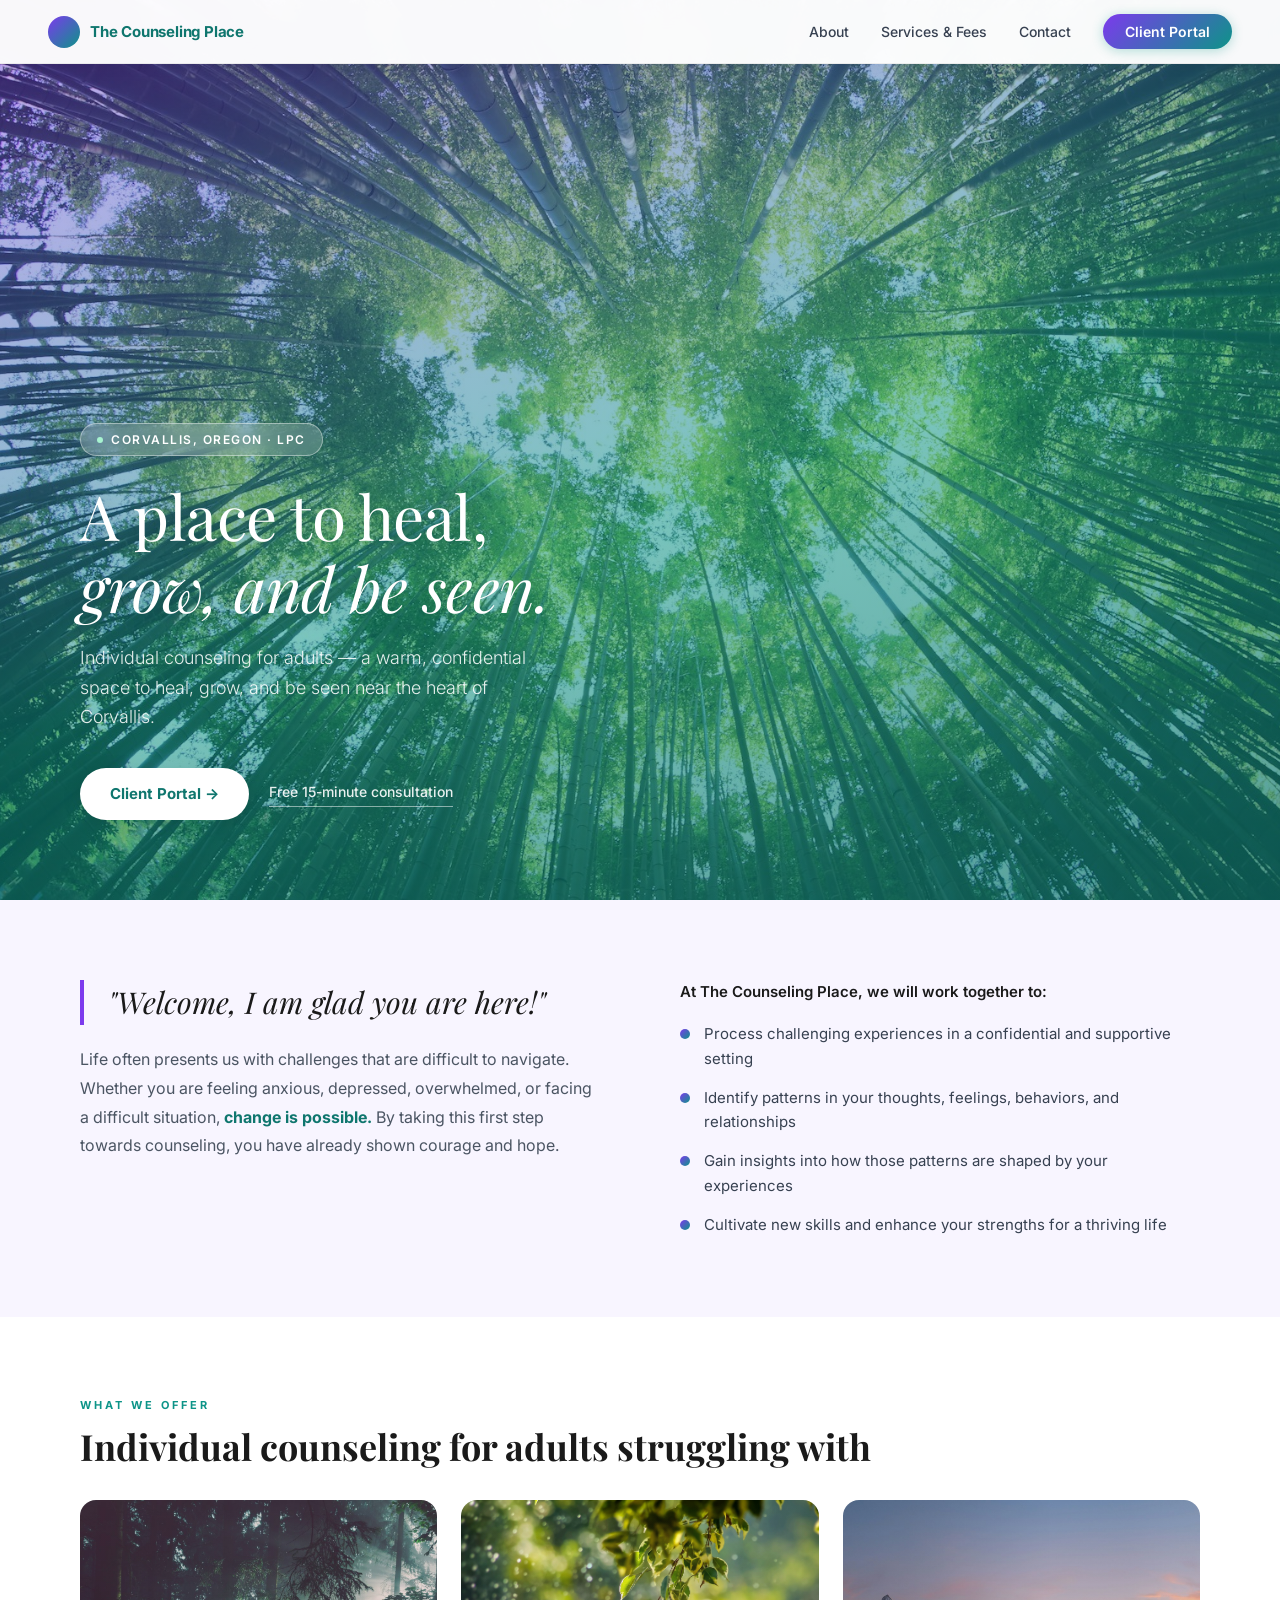
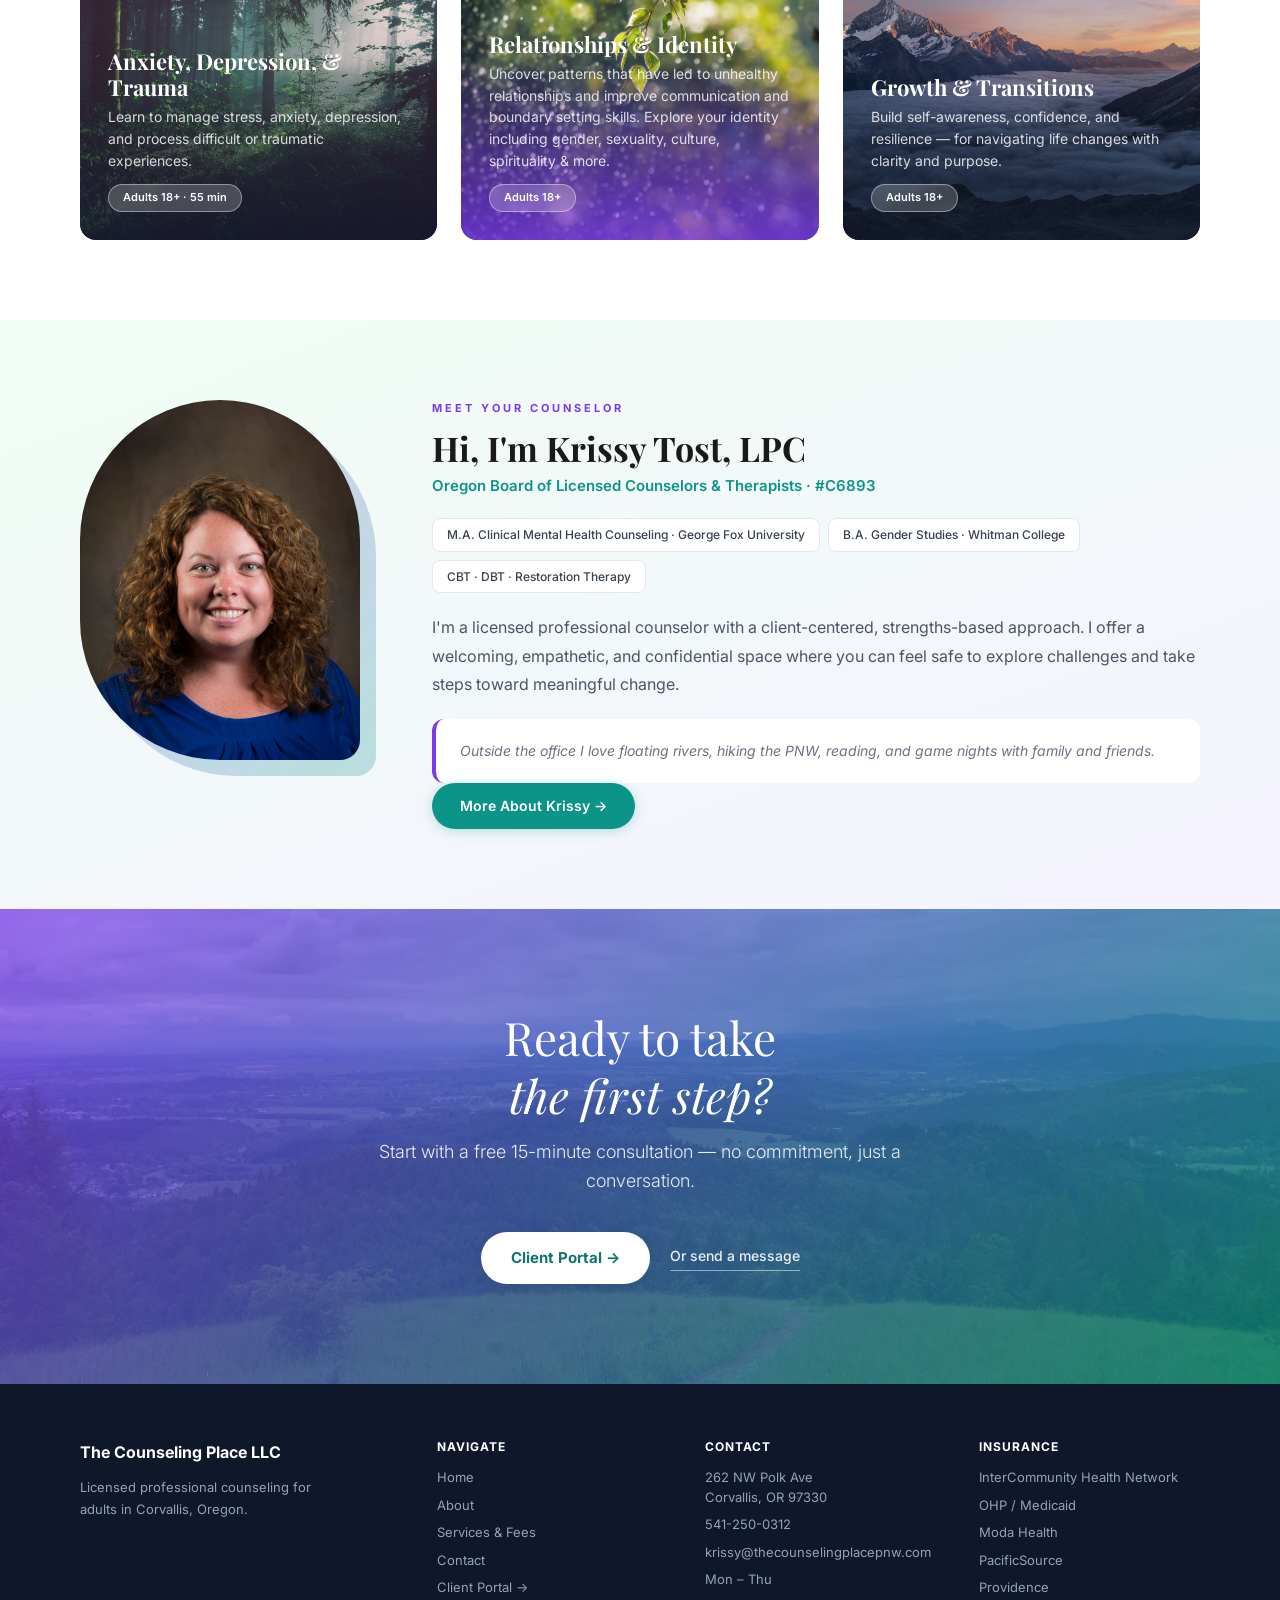
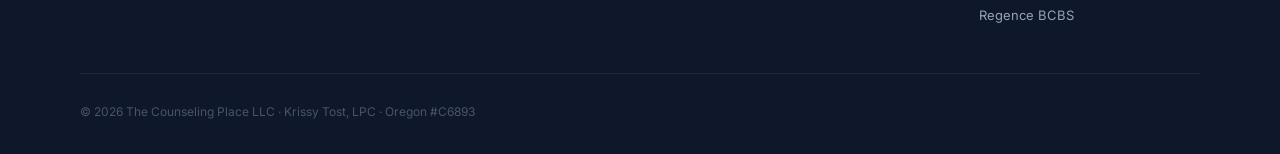
==== index.html @ 5c4737b6 "Update index.html what Krissy works with updated" ====
<!DOCTYPE html>
<html lang="en">
<head>
  <meta charset="UTF-8">
  <meta name="viewport" content="width=device-width, initial-scale=1.0">
  <meta name="description" content="The Counseling Place LLC — individual counseling for adults with Krissy Tost, LPC in Corvallis, Oregon.">
  <title>The Counseling Place LLC — Corvallis, OR</title>
  <link rel="preconnect" href="https://fonts.googleapis.com">
  <link rel="preconnect" href="https://fonts.gstatic.com" crossorigin>
  <link href="https://fonts.googleapis.com/css2?family=Playfair+Display:ital,wght@0,400;0,700;1,400&family=Inter:wght@300;400;500;600;700&display=swap" rel="stylesheet">
  <link rel="stylesheet" href="assets/css/style.css">
</head>
<body>

<!-- NAV -->
<nav class="site-nav">
  <a href="index.html" class="nav-logo">
    <div class="nav-logo-dot"></div>
    <span class="nav-logo-text">The Counseling Place</span>
  </a>
  <button class="nav-toggle" aria-label="Toggle navigation" aria-expanded="false">
    <span></span><span></span><span></span>
  </button>
  <ul class="nav-links">
    <li><a href="about.html">About</a></li>
    <li><a href="services.html">Services &amp; Fees</a></li>
    <li><a href="contact.html">Contact</a></li>
    <li><a href="https://thecounselingplacepnw.clientsecure.me" class="nav-book" target="_blank" rel="noopener">Client Portal</a></li>
  </ul>
</nav>

<div id="banners">
  <div class="status-banner" id="status-banner" hidden></div>
  <div class="notice-banner" id="notice-banner" hidden></div>
</div>

<!-- HERO -->
<section class="hero">
  <div class="hero-bg"></div>
  <div class="hero-overlay"></div>
  <div class="hero-content">
    <div class="hero-tag">
      <span class="hero-tag-dot"></span>
      Corvallis, Oregon &middot; LPC
    </div>
    <h1 class="hero-h1">A place to heal,<br><em>grow, and be seen.</em></h1>
    <p class="hero-sub">Individual counseling for adults — a warm, confidential space to heal, grow, and be seen near the heart of Corvallis.</p>
    <div class="hero-ctas">
      <a href="https://thecounselingplacepnw.clientsecure.me" class="btn-primary" target="_blank" rel="noopener">Client Portal &rarr;</a>
      <a href="contact.html" class="btn-ghost free-consult-cta">Free 15-minute consultation</a>
    </div>
  </div>
</section>

<!-- WELCOME -->
<section class="welcome">
  <div class="welcome-quote">
    <blockquote>"Welcome, I am glad you are here!"</blockquote>
    <p>Life often presents us with challenges that are difficult to navigate. Whether you are feeling anxious, depressed, overwhelmed, or facing a difficult situation, <strong>change is possible.</strong> By taking this first step towards counseling, you have already shown courage and hope.</p>
  </div>
  <div class="welcome-bullets">
    <p>At The Counseling Place, we will work together to:</p>
    <ul>
      <li>
        <span class="bullet-dot"></span>
        Process challenging experiences in a confidential and supportive setting
      </li>
      <li>
        <span class="bullet-dot"></span>
        Identify patterns in your thoughts, feelings, behaviors, and relationships
      </li>
      <li>
        <span class="bullet-dot"></span>
        Gain insights into how those patterns are shaped by your experiences
      </li>
      <li>
        <span class="bullet-dot"></span>
        Cultivate new skills and enhance your strengths for a thriving life
      </li>
    </ul>
  </div>
</section>

<!-- SERVICES -->
<section class="services-section">
  <div class="section-label">What We Offer</div>
  <h2 class="section-title">Individual counseling for adults struggling with</h2>
  <div class="services-grid">
    <div class="service-card">
      <div class="service-card-bg" style="background-image: url('assets/images/about-banner-forest.jpg')"></div>
      <div class="service-card-overlay"></div>
      <div class="service-card-content">
        <h3>Anxiety, Depression, &amp; Trauma</h3>
        <p>Learn to manage stress, anxiety, depression, and process difficult or traumatic experiences.</p>
        <span class="service-card-tag">Adults 18+ &middot; 55 min</span>
      </div>
    </div>
    <div class="service-card">
      <div class="service-card-bg" style="background-image: url('assets/images/cta-banner-river.jpg')"></div>
      <div class="service-card-overlay purple"></div>
      <div class="service-card-content">
        <h3>Relationships &amp; Identity</h3>
        <p>Uncover patterns that have led to unhealthy relationships and improve communication and boundary setting skills. Explore your identity including gender, sexuality, culture, spirituality &amp; more.</p>
        <span class="service-card-tag">Adults 18+</span>
      </div>
    </div>
    <div class="service-card">
      <div class="service-card-bg" style="background-image: url('assets/images/services-banner-mountain.jpg')"></div>
      <div class="service-card-overlay"></div>
      <div class="service-card-content">
        <h3>Growth &amp; Transitions</h3>
        <p>Build self-awareness, confidence, and resilience — for navigating life changes with clarity and purpose.</p>
        <span class="service-card-tag">Adults 18+</span>
      </div>
    </div>
  </div>
</section>


<!-- ABOUT SNIPPET -->
<section class="about-snippet">
  <div class="about-photo-wrap">
    <div class="about-photo-shadow"></div>
    <div class="about-photo" style="background-image: url('assets/images/krissy-headshot.jpg')"></div>
  </div>
  <div class="about-snippet-text">
    <div class="section-label purple">Meet Your Counselor</div>
    <h2>Hi, I'm Krissy Tost, LPC</h2>
    <div class="about-title">Oregon Board of Licensed Counselors &amp; Therapists &middot; #C6893</div>
    <div class="cred-chips">
      <span class="cred-chip">M.A. Clinical Mental Health Counseling &middot; George Fox University</span>
      <span class="cred-chip">B.A. Gender Studies &middot; Whitman College</span>
      <span class="cred-chip">CBT &middot; DBT &middot; Restoration Therapy</span>
    </div>
    <p>I'm a licensed professional counselor with a client-centered, strengths-based approach. I offer a welcoming, empathetic, and confidential space where you can feel safe to explore challenges and take steps toward meaningful change.</p>
    <div class="about-hobbies">
      <p>Outside the office I love floating rivers, hiking the PNW, reading, and game nights with family and friends.</p>
    </div>
    <a href="about.html" class="btn-teal">More About Krissy &rarr;</a>
  </div>
</section>

<!-- BOOK CTA BANNER -->
<section class="cta-banner">
  <div class="cta-banner-bg" style="background-image: url('assets/images/dimple-hill.jpg')"></div>
  <div class="cta-banner-overlay"></div>
  <div class="cta-banner-content">
    <h2>Ready to take<br><em>the first step?</em></h2>
    <p class="new-patient-text">Start with a free 15-minute consultation — no commitment, just a conversation.</p>
    <div class="cta-banner-btns">
      <a href="https://thecounselingplacepnw.clientsecure.me" class="btn-primary" target="_blank" rel="noopener">Client Portal &rarr;</a>
      <a href="contact.html" class="btn-ghost">Or send a message</a>
    </div>
  </div>
</section>

<!-- FOOTER -->
<footer class="site-footer">
  <div class="footer-grid">
    <div class="footer-brand">
      <div class="footer-logo">The Counseling Place LLC</div>
      <p>Licensed professional counseling for adults in Corvallis, Oregon.</p>
    </div>
    <div class="footer-col">
      <h4>Navigate</h4>
      <a href="index.html">Home</a>
      <a href="about.html">About</a>
      <a href="services.html">Services &amp; Fees</a>
      <a href="contact.html">Contact</a>
      <a href="https://thecounselingplacepnw.clientsecure.me" target="_blank" rel="noopener">Client Portal &rarr;</a>
    </div>
    <div class="footer-col">
      <h4>Contact</h4>
      <p>262 NW Polk Ave<br>Corvallis, OR 97330</p>
      <a href="tel:5412500312">541-250-0312</a>
      <a href="mailto:krissy@thecounselingplacepnw.com">krissy@thecounselingplacepnw.com</a>
      <p>Mon – Thu</p>
    </div>
    <div class="footer-col">
      <h4>Insurance</h4>
      <p>InterCommunity Health Network</p>
      <p>OHP / Medicaid</p>
      <p>Moda Health</p>
      <p>PacificSource</p>
      <p>Providence</p>
      <p>Regence BCBS</p>
    </div>
  </div>
  <div class="footer-bottom">
    &copy; 2026 The Counseling Place LLC &middot; Krissy Tost, LPC &middot; Oregon #C6893
  </div>
</footer>

<script src="assets/js/main.js"></script>
</body>
</html>
---- assets/css/style.css ----
/* =============================================
   THE COUNSELING PLACE PNW — SHARED STYLESHEET
   ============================================= */

/* ── DESIGN TOKENS ── */
:root {
  --teal:         #0d9488;
  --teal-dark:    #0f766e;
  --teal-light:   #f0fdf4;
  --purple:       #7c3aed;
  --purple-light: #f5f3ff;
  --gradient:     linear-gradient(135deg, #7c3aed, #0d9488);
  --text:         #1a1a1a;
  --text-muted:   #4b5563;
  --text-faint:   #9ca3af;
  --bg-warm:      #f8f5ff;
  --bg-cream:     #f8f5f2;
  --border:       #e5e7eb;
  --shadow-sm:    0 2px 8px rgba(0,0,0,0.06);
  --shadow-md:    0 4px 20px rgba(0,0,0,0.10);
  --shadow-lg:    0 8px 32px rgba(0,0,0,0.14);
  --radius-sm:    8px;
  --radius-md:    12px;
  --radius-lg:    16px;
}

/* ── BANNERS CONTAINER ── */
#banners {
  position: fixed;
  top: 64px;
  left: 0;
  right: 0;
  z-index: 99;
}

/* ── STATUS BANNER (amber — not accepting new patients) ── */
.status-banner {
  background: #fef3c7;
  border-bottom: 1px solid #f59e0b;
  padding: 10px 24px;
  text-align: center;
  font-family: 'Inter', sans-serif;
  font-size: 14px;
  color: #92400e;
  line-height: 1.5;
}
.status-banner a {
  color: #92400e;
  font-weight: 600;
  text-decoration: underline;
}

/* ── NOTICE BANNER (amber — vacation / office closure) ── */
.notice-banner {
  background: #fef3c7;
  border-bottom: 1px solid #f59e0b;
  padding: 10px 24px;
  text-align: center;
  font-family: 'Inter', sans-serif;
  font-size: 14px;
  color: #92400e;
  line-height: 1.5;
}

/* ── RESET ── */
*, *::before, *::after { margin: 0; padding: 0; box-sizing: border-box; }
html { scroll-behavior: smooth; }
body {
  font-family: 'Inter', system-ui, sans-serif;
  font-size: 16px;
  color: var(--text);
  background: #fff;
  line-height: 1.6;
}
img { display: block; max-width: 100%; height: auto; }
a { color: inherit; text-decoration: none; }
ul { list-style: none; }

/* ── TYPOGRAPHY ── */
h1, h2, h3, h4 {
  font-family: 'Playfair Display', Georgia, serif;
  line-height: 1.2;
}
.section-label {
  font-family: 'Inter', sans-serif;
  font-size: 11px;
  font-weight: 700;
  letter-spacing: 3px;
  text-transform: uppercase;
  color: var(--teal);
  margin-bottom: 10px;
}
.section-label.purple { color: var(--purple); }
.section-title {
  font-size: clamp(26px, 3vw, 36px);
  color: var(--text);
  margin-bottom: 32px;
}

/* ── BUTTONS ── */
.btn-primary {
  display: inline-block;
  background: white;
  color: var(--teal-dark);
  padding: 14px 30px;
  border-radius: 32px;
  font-family: 'Inter', sans-serif;
  font-size: 15px;
  font-weight: 700;
  box-shadow: var(--shadow-md);
  transition: transform 0.2s, box-shadow 0.2s;
  cursor: pointer;
  border: none;
}
.btn-primary:hover { transform: translateY(-2px); box-shadow: var(--shadow-lg); }

.btn-gradient {
  display: inline-block;
  background: var(--gradient);
  color: white;
  padding: 12px 28px;
  border-radius: 32px;
  font-family: 'Inter', sans-serif;
  font-size: 14px;
  font-weight: 700;
  box-shadow: 0 2px 12px rgba(13,148,136,0.3);
  transition: opacity 0.2s, transform 0.2s;
  cursor: pointer;
  border: none;
}
.btn-gradient:hover { opacity: 0.92; transform: translateY(-1px); }

.btn-teal {
  display: inline-block;
  background: var(--teal);
  color: white;
  padding: 12px 28px;
  border-radius: 24px;
  font-family: 'Inter', sans-serif;
  font-size: 14px;
  font-weight: 600;
  box-shadow: 0 2px 12px rgba(13,148,136,0.25);
  transition: background 0.2s, transform 0.2s;
}
.btn-teal:hover { background: var(--teal-dark); transform: translateY(-1px); }

.btn-ghost {
  display: inline-block;
  color: rgba(255,255,255,0.9);
  font-family: 'Inter', sans-serif;
  font-size: 14px;
  font-weight: 500;
  border-bottom: 1.5px solid rgba(255,255,255,0.5);
  padding-bottom: 2px;
  transition: border-color 0.2s, color 0.2s;
}
.btn-ghost:hover { color: white; border-color: white; }

.btn-outline-teal {
  display: inline-block;
  border: 2px solid var(--teal);
  color: var(--teal);
  padding: 10px 24px;
  border-radius: 24px;
  font-family: 'Inter', sans-serif;
  font-size: 14px;
  font-weight: 700;
  transition: background 0.2s, color 0.2s;
}
.btn-outline-teal:hover { background: var(--teal); color: white; }

/* ── FOCUS VISIBLE (keyboard navigation / WCAG 2.4.7) ── */
.btn-primary:focus-visible,
.btn-gradient:focus-visible,
.btn-teal:focus-visible,
.btn-outline-teal:focus-visible {
  outline: 3px solid var(--teal);
  outline-offset: 3px;
}
.btn-ghost:focus-visible {
  outline: 3px solid white;
  outline-offset: 3px;
}
.form-submit:focus-visible {
  outline: 3px solid var(--teal-dark);
  outline-offset: 3px;
}
.nav-toggle:focus-visible {
  outline: 3px solid var(--teal);
  outline-offset: 3px;
  border-radius: 4px;
}
.nav-links .nav-book:focus-visible {
  outline: 3px solid white;
  outline-offset: 3px;
}

/* ── NAVIGATION ── */
.site-nav {
  position: fixed;
  top: 0; left: 0; right: 0;
  z-index: 100;
  display: flex;
  align-items: center;
  justify-content: space-between;
  padding: 0 48px;
  height: 64px;
  background: rgba(255,255,255,0.97);
  backdrop-filter: blur(12px);
  border-bottom: 1px solid rgba(0,0,0,0.06);
  box-shadow: 0 1px 16px rgba(0,0,0,0.06);
}

.nav-logo {
  display: flex;
  align-items: center;
  gap: 10px;
}
.nav-logo-dot {
  width: 32px;
  height: 32px;
  border-radius: 50%;
  background: var(--gradient);
  flex-shrink: 0;
}
.nav-logo-text {
  font-family: 'Inter', sans-serif;
  font-size: 15px;
  font-weight: 700;
  color: var(--teal-dark);
  letter-spacing: -0.2px;
}

.nav-links {
  display: flex;
  align-items: center;
  gap: 32px;
}
.nav-links a {
  font-family: 'Inter', sans-serif;
  font-size: 14px;
  font-weight: 500;
  color: #374151;
  transition: color 0.2s;
}
.nav-links a:hover,
.nav-links a.active { color: var(--teal); }
.nav-links .nav-book {
  background: var(--gradient);
  color: white;
  padding: 9px 22px;
  border-radius: 24px;
  font-weight: 600;
  box-shadow: 0 2px 12px rgba(13,148,136,0.3);
  transition: opacity 0.2s, transform 0.2s;
}
.nav-links .nav-book:hover { opacity: 0.92; transform: translateY(-1px); }

.nav-toggle {
  display: none;
  flex-direction: column;
  gap: 5px;
  cursor: pointer;
  padding: 4px;
  background: none;
  border: none;
}
.nav-toggle span {
  display: block;
  width: 24px;
  height: 2px;
  background: var(--text);
  border-radius: 2px;
  transition: all 0.3s;
}

.nav-links.open {
  display: flex;
  flex-direction: column;
  position: absolute;
  top: 64px;
  left: 0; right: 0;
  background: white;
  padding: 16px 24px 24px;
  gap: 16px;
  border-bottom: 1px solid var(--border);
  box-shadow: var(--shadow-md);
}

/* ── PAGE BANNER ── */
.page-banner {
  position: relative;
  padding: 120px 80px 80px;
  overflow: hidden;
}
.page-banner-bg {
  position: absolute;
  inset: 0;
  background-size: cover;
  background-position: center;
}
.page-banner-overlay {
  position: absolute;
  inset: 0;
  background: linear-gradient(160deg, rgba(124,58,237,0.6) 0%, rgba(13,148,136,0.65) 100%);
}
.page-banner-content {
  position: relative;
  z-index: 2;
  max-width: 640px;
}
.page-banner .eyebrow {
  font-family: 'Inter', sans-serif;
  font-size: 11px;
  font-weight: 700;
  letter-spacing: 3px;
  text-transform: uppercase;
  color: rgba(255,255,255,0.75);
  margin-bottom: 10px;
}
.page-banner h1 {
  font-family: 'Playfair Display', serif;
  font-size: clamp(32px, 4.5vw, 48px);
  font-weight: 400;
  color: white;
  line-height: 1.2;
}
.page-banner .banner-sub {
  margin-top: 14px;
  font-size: 17px;
  color: rgba(255,255,255,0.85);
  font-weight: 300;
  line-height: 1.65;
}

/* ── CREDENTIAL CHIPS ── */
.cred-chips {
  display: flex;
  gap: 8px;
  flex-wrap: wrap;
  margin-bottom: 20px;
}
.cred-chip {
  background: white;
  border: 1px solid var(--border);
  border-radius: var(--radius-sm);
  padding: 6px 14px;
  font-family: 'Inter', sans-serif;
  font-size: 12px;
  color: #374151;
  font-weight: 500;
}

/* ── FOOTER ── */
.site-footer {
  background: #0f172a;
  color: #94a3b8;
  padding: 56px 80px 32px;
}
.footer-grid {
  display: grid;
  grid-template-columns: 1.4fr 1fr 1fr 1fr;
  gap: 48px;
  padding-bottom: 40px;
  border-bottom: 1px solid #1e293b;
}
.footer-brand .footer-logo {
  font-family: 'Inter', sans-serif;
  font-size: 16px;
  font-weight: 700;
  color: white;
  margin-bottom: 10px;
}
.footer-brand p {
  font-size: 13px;
  line-height: 1.7;
  max-width: 240px;
}
.footer-col h4 {
  font-family: 'Inter', sans-serif;
  font-size: 12px;
  font-weight: 700;
  letter-spacing: 1px;
  text-transform: uppercase;
  color: white;
  margin-bottom: 14px;
}
.footer-col a,
.footer-col p {
  display: block;
  font-size: 13px;
  color: #94a3b8;
  margin-bottom: 8px;
  line-height: 1.5;
  transition: color 0.2s;
}
.footer-col a:hover { color: #2dd4bf; }
.footer-bottom {
  margin-top: 28px;
  font-size: 12px;
  color: #475569;
}

/* ── UTILITY ── */
.visually-hidden {
  position: absolute;
  width: 1px;
  height: 1px;
  padding: 0;
  margin: -1px;
  overflow: hidden;
  clip-path: inset(50%);
  white-space: nowrap;
  border: 0;
}

/* =============================================
   HOME PAGE STYLES
   ============================================= */

.hero {
  position: relative;
  height: 100vh;
  min-height: 600px;
  display: flex;
  align-items: flex-end;
  overflow: hidden;
}
.hero-bg {
  position: absolute;
  inset: 0;
  background: url('../images/hero-pnw-trees.jpg') center/cover no-repeat;
}
.hero-overlay {
  position: absolute;
  inset: 0;
  background: linear-gradient(
    160deg,
    rgba(124,58,237,0.45) 0%,
    rgba(13,148,136,0.55) 55%,
    rgba(15,118,110,0.7) 100%
  );
}
.hero-content {
  position: relative;
  z-index: 2;
  padding: 0 80px 80px;
  max-width: 680px;
}
.hero-tag {
  display: inline-flex;
  align-items: center;
  gap: 8px;
  background: rgba(255,255,255,0.18);
  border: 1px solid rgba(255,255,255,0.4);
  backdrop-filter: blur(8px);
  color: white;
  padding: 6px 16px;
  border-radius: 24px;
  font-family: 'Inter', sans-serif;
  font-size: 12px;
  font-weight: 600;
  letter-spacing: 1.5px;
  text-transform: uppercase;
  margin-bottom: 24px;
}
.hero-tag-dot {
  width: 6px;
  height: 6px;
  border-radius: 50%;
  background: #a7f3d0;
  display: inline-block;
}
.hero-h1 {
  font-size: clamp(36px, 5vw, 62px);
  font-weight: 400;
  color: white;
  line-height: 1.15;
  letter-spacing: -0.5px;
  margin-bottom: 20px;
  text-shadow: 0 2px 20px rgba(0,0,0,0.15);
}
.hero-sub {
  font-size: 18px;
  color: rgba(255,255,255,0.88);
  font-weight: 300;
  line-height: 1.65;
  margin-bottom: 36px;
  max-width: 480px;
}
.hero-ctas {
  display: flex;
  gap: 20px;
  align-items: center;
  flex-wrap: wrap;
}

.welcome {
  padding: 80px;
  background: var(--bg-warm);
  display: grid;
  grid-template-columns: 1fr 1fr;
  gap: 80px;
  align-items: start;
}
.welcome-quote blockquote {
  font-family: 'Playfair Display', serif;
  font-size: clamp(22px, 2.5vw, 30px);
  font-style: italic;
  color: var(--text);
  line-height: 1.5;
  border-left: 4px solid var(--purple);
  padding-left: 24px;
  margin-bottom: 20px;
}
.welcome-quote p {
  font-size: 16px;
  color: var(--text-muted);
  line-height: 1.8;
}
.welcome-quote strong { color: var(--teal-dark); }
.welcome-bullets p {
  font-family: 'Inter', sans-serif;
  font-size: 15px;
  font-weight: 600;
  color: var(--text);
  margin-bottom: 18px;
}
.welcome-bullets ul {
  display: flex;
  flex-direction: column;
  gap: 14px;
}
.welcome-bullets li {
  display: flex;
  gap: 14px;
  align-items: flex-start;
  font-size: 15px;
  color: #374151;
  line-height: 1.65;
}
.bullet-dot {
  width: 10px;
  height: 10px;
  border-radius: 50%;
  background: var(--gradient);
  flex-shrink: 0;
  margin-top: 7px;
}

.services-section {
  padding: 80px;
  background: white;
}
.services-grid {
  display: grid;
  grid-template-columns: repeat(3, 1fr);
  gap: 24px;
}
.service-card {
  border-radius: var(--radius-lg);
  overflow: hidden;
  position: relative;
  min-height: 340px;
  display: flex;
  flex-direction: column;
  justify-content: flex-end;
}
.service-card-bg {
  position: absolute;
  inset: 0;
  background-size: cover;
  background-position: center;
  transition: transform 0.5s ease;
}
.service-card:hover .service-card-bg { transform: scale(1.04); }
.service-card-overlay {
  position: absolute;
  inset: 0;
  background: linear-gradient(
    to top,
    rgba(15,23,42,0.82) 0%,
    rgba(15,23,42,0.15) 55%,
    transparent 100%
  );
}
.service-card-overlay.purple {
  background: linear-gradient(
    to top,
    rgba(124,58,237,0.82) 0%,
    rgba(124,58,237,0.1) 55%,
    transparent 100%
  );
}
.service-card-content {
  position: relative;
  z-index: 2;
  padding: 28px;
}
.service-card h3 {
  color: white;
  font-size: 22px;
  font-weight: 700;
  margin-bottom: 6px;
}
.service-card p {
  color: rgba(255,255,255,0.82);
  font-size: 14px;
  line-height: 1.55;
  margin-bottom: 12px;
}
.service-card-tag {
  display: inline-block;
  background: rgba(255,255,255,0.2);
  border: 1px solid rgba(255,255,255,0.4);
  color: white;
  border-radius: 20px;
  padding: 4px 14px;
  font-family: 'Inter', sans-serif;
  font-size: 11px;
  font-weight: 600;
  backdrop-filter: blur(4px);
}

.specialty-section {
  padding: 72px 80px;
  background: var(--bg-warm);
}
.specialty-grid {
  display: grid;
  grid-template-columns: repeat(4, 1fr);
  gap: 12px;
  margin-top: 8px;
}
.specialty-chip {
  background: white;
  border-radius: var(--radius-md);
  padding: 16px 20px;
  font-family: 'Inter', sans-serif;
  font-size: 14px;
  color: #374151;
  line-height: 1.5;
  box-shadow: var(--shadow-sm);
}
.specialty-chip.teal { border-left: 3px solid var(--teal); }
.specialty-chip.purple { border-left: 3px solid var(--purple); }
.specialty-note {
  margin-top: 16px;
  font-size: 13px;
  color: var(--text-faint);
  font-style: italic;
}

.about-snippet {
  padding: 80px;
  background: linear-gradient(160deg, var(--teal-light) 0%, var(--purple-light) 100%);
  display: grid;
  grid-template-columns: auto 1fr;
  gap: 72px;
  align-items: start;
}
.about-photo-wrap { position: relative; flex-shrink: 0; }
.about-photo {
  width: 280px;
  height: 360px;
  border-radius: 140px 140px 20px 140px;
  background-size: cover;
  background-position: center top;
  position: relative;
  z-index: 2;
}
.about-photo-shadow {
  position: absolute;
  top: 16px;
  left: 16px;
  width: 280px;
  height: 360px;
  border-radius: 140px 140px 20px 140px;
  background: linear-gradient(135deg, rgba(124,58,237,0.25), rgba(13,148,136,0.25));
  z-index: 1;
}
.about-snippet-text h2 {
  font-size: clamp(26px, 3vw, 34px);
  margin-bottom: 6px;
}
.about-snippet-text .about-title {
  font-family: 'Inter', sans-serif;
  font-size: 15px;
  color: var(--teal);
  font-weight: 600;
  margin-bottom: 20px;
}
.about-snippet-text p {
  font-size: 16px;
  color: var(--text-muted);
  line-height: 1.8;
  margin-bottom: 14px;
}
.about-hobbies {
  margin-top: 20px;
  padding: 20px 24px;
  background: white;
  border-radius: var(--radius-md);
  border-left: 4px solid var(--purple);
}
.about-hobbies p {
  font-size: 14px;
  color: #6b7280;
  line-height: 1.7;
  font-style: italic;
  margin-bottom: 0;
}

.cta-banner {
  position: relative;
  padding: 100px 80px;
  display: flex;
  align-items: center;
  justify-content: center;
  text-align: center;
  overflow: hidden;
}
.cta-banner-bg {
  position: absolute;
  inset: 0;
  background-size: cover;
  background-position: center;
}
.cta-banner-overlay {
  position: absolute;
  inset: 0;
  background: linear-gradient(135deg, rgba(124,58,237,0.72) 0%, rgba(13,148,136,0.72) 100%);
}
.cta-banner-content {
  position: relative;
  z-index: 2;
  max-width: 580px;
}
.cta-banner h2 {
  font-size: clamp(32px, 4vw, 46px);
  color: white;
  font-weight: 400;
  line-height: 1.25;
  margin-bottom: 14px;
}
.cta-banner p {
  color: rgba(255,255,255,0.88);
  font-size: 18px;
  margin-bottom: 36px;
  font-weight: 300;
  line-height: 1.6;
}
.cta-banner-btns {
  display: flex;
  gap: 20px;
  justify-content: center;
  align-items: center;
  flex-wrap: wrap;
}

/* =============================================
   ABOUT PAGE STYLES
   ============================================= */

.about-bio-section {
  padding: 80px;
  background: linear-gradient(160deg, var(--teal-light) 0%, var(--purple-light) 100%);
  display: grid;
  grid-template-columns: auto 1fr;
  gap: 72px;
  align-items: start;
}
.bio-text h2 {
  font-size: clamp(28px, 3.5vw, 40px);
  margin-bottom: 6px;
}
.bio-text .bio-title {
  font-family: 'Inter', sans-serif;
  font-size: 15px;
  color: var(--teal);
  font-weight: 600;
  margin-bottom: 20px;
}
.bio-text p {
  font-size: 16px;
  color: var(--text-muted);
  line-height: 1.8;
  margin-bottom: 16px;
}
.bio-text .btn-teal { margin-top: 20px; }

.approach-section {
  padding: 80px;
  background: white;
}
.approach-grid {
  display: grid;
  grid-template-columns: repeat(3, 1fr);
  gap: 20px;
  margin-top: 8px;
}
.approach-card {
  border-radius: var(--radius-md);
  padding: 28px;
  background: #fafafa;
  border-top: 3px solid;
}
.approach-card.teal { border-top-color: var(--teal); }
.approach-card.purple { border-top-color: var(--purple); }
.approach-card.cta-card {
  border-top-color: var(--border);
  background: var(--purple-light);
}
.approach-card h3 {
  font-family: 'Inter', sans-serif;
  font-size: 15px;
  font-weight: 700;
  margin-bottom: 10px;
}
.approach-card.teal h3 { color: var(--teal-dark); }
.approach-card.purple h3 { color: var(--purple); }
.approach-card.cta-card h3 { color: var(--text); }
.approach-card p {
  font-size: 14px;
  color: var(--text-muted);
  line-height: 1.65;
}
.approach-card.cta-card .btn-gradient { margin-top: 12px; display: inline-block; }

/* =============================================
   SERVICES & FEES PAGE STYLES
   ============================================= */

.services-page-section {
  padding: 80px;
  background: white;
}
.philosophy-box {
  max-width: 660px;
  padding: 24px 28px;
  background: var(--teal-light);
  border-radius: var(--radius-md);
  border-left: 4px solid var(--teal);
  margin-bottom: 48px;
  font-size: 16px;
  color: #374151;
  line-height: 1.75;
  font-style: italic;
}
.svc-cards-grid {
  display: grid;
  grid-template-columns: repeat(3, 1fr);
  gap: 24px;
}
.svc-card {
  border-radius: var(--radius-lg);
  overflow: hidden;
  border: 1px solid var(--border);
  background: white;
  box-shadow: var(--shadow-sm);
}
.svc-card-header {
  padding: 24px 24px 20px;
  background: linear-gradient(135deg, var(--purple-light), var(--teal-light));
  border-bottom: 1px solid var(--border);
}
.svc-card-header h3 {
  font-family: 'Inter', sans-serif;
  font-size: 20px;
  font-weight: 700;
  margin-bottom: 4px;
}
.svc-card-header .svc-sub {
  font-family: 'Inter', sans-serif;
  font-size: 13px;
  color: var(--text-muted);
}
.svc-card-body {
  padding: 20px 24px;
}
.svc-card-body ul {
  display: flex;
  flex-direction: column;
  gap: 10px;
}
.svc-card-body li {
  display: flex;
  gap: 10px;
  align-items: flex-start;
  font-family: 'Inter', sans-serif;
  font-size: 14px;
  color: #374151;
  line-height: 1.55;
}
.svc-card-body li::before {
  content: '•';
  color: var(--teal);
  font-weight: 700;
  flex-shrink: 0;
  margin-top: 1px;
}

.fees-section {
  padding: 72px 80px;
  background: var(--bg-warm);
}
.fees-grid {
  display: grid;
  grid-template-columns: repeat(4, 1fr);
  gap: 16px;
  margin-top: 8px;
}
.fee-card {
  background: white;
  border-radius: var(--radius-md);
  padding: 28px 20px;
  text-align: center;
  box-shadow: var(--shadow-sm);
}
.fee-label {
  font-family: 'Inter', sans-serif;
  font-size: 12px;
  font-weight: 600;
  color: var(--text-muted);
  margin-bottom: 8px;
  letter-spacing: 0.5px;
}
.fee-amount {
  font-family: 'Playfair Display', serif;
  font-size: 40px;
  font-weight: 700;
  color: var(--teal-dark);
  line-height: 1;
  margin-bottom: 8px;
}
.fee-amount.free { color: var(--purple); }
.fee-detail {
  font-family: 'Inter', sans-serif;
  font-size: 12px;
  color: var(--text-faint);
  line-height: 1.5;
}
.fees-footnote {
  margin-top: 18px;
  font-family: 'Inter', sans-serif;
  font-size: 13px;
  color: var(--text-faint);
}

.insurance-section {
  padding: 64px 80px;
  background: white;
}
.insurance-grid {
  display: grid;
  grid-template-columns: repeat(3, 1fr);
  gap: 12px;
  margin-top: 8px;
}
.insurance-item {
  display: flex;
  gap: 12px;
  align-items: center;
  padding: 16px 18px;
  background: var(--purple-light);
  border-radius: var(--radius-md);
  font-family: 'Inter', sans-serif;
  font-size: 14px;
  color: #374151;
  font-weight: 500;
}
.insurance-item::before {
  content: '✓';
  color: var(--teal);
  font-weight: 700;
  flex-shrink: 0;
}
.superbill-note {
  margin-top: 16px;
  font-family: 'Inter', sans-serif;
  font-size: 14px;
  color: var(--text-muted);
}

.not-offered-section {
  padding: 56px 80px;
  background: #fffbeb;
}
.not-offered-section h3 {
  font-family: 'Inter', sans-serif;
  font-size: 16px;
  font-weight: 700;
  color: #92400e;
  margin-bottom: 18px;
}
.not-offered-grid {
  display: grid;
  grid-template-columns: repeat(2, 1fr);
  gap: 10px;
}
.not-offered-item {
  display: flex;
  gap: 12px;
  align-items: flex-start;
  padding: 14px 18px;
  background: white;
  border-radius: var(--radius-sm);
  font-family: 'Inter', sans-serif;
  font-size: 14px;
  color: var(--text-muted);
  line-height: 1.5;
  border: 1px solid #fde68a;
}
.not-offered-item::before {
  content: '✕';
  color: #d97706;
  font-weight: 700;
  flex-shrink: 0;
}

.cancellation-section {
  padding: 48px 80px;
  background: white;
  border-top: 1px solid var(--border);
}
.cancel-box {
  background: #fff1f2;
  border-radius: var(--radius-md);
  padding: 28px 32px;
  border-left: 4px solid #f43f5e;
  max-width: 660px;
}
.cancel-box h4 {
  font-family: 'Inter', sans-serif;
  font-size: 15px;
  font-weight: 700;
  color: #be123c;
  margin-bottom: 8px;
}
.cancel-box p {
  font-family: 'Inter', sans-serif;
  font-size: 14px;
  color: var(--text-muted);
  line-height: 1.7;
}

/* =============================================
   CONTACT PAGE STYLES
   ============================================= */

.contact-layout {
  display: grid;
  grid-template-columns: 1fr 1fr;
  min-height: 640px;
}
.contact-info-panel {
  padding: 72px 56px;
  background: linear-gradient(160deg, var(--purple-light) 0%, var(--teal-light) 100%);
  display: flex;
  flex-direction: column;
  gap: 36px;
}
.contact-info-panel .section-title { margin-bottom: 8px; }
.contact-item h4 {
  font-family: 'Inter', sans-serif;
  font-size: 11px;
  font-weight: 700;
  letter-spacing: 2px;
  text-transform: uppercase;
  color: var(--purple);
  margin-bottom: 8px;
}
.contact-item p {
  font-family: 'Inter', sans-serif;
  font-size: 15px;
  color: #374151;
  line-height: 1.65;
}
.contact-item a {
  color: var(--teal);
  font-weight: 500;
  transition: color 0.2s;
}
.contact-item a:hover { color: var(--teal-dark); }
.contact-item .sub-note {
  font-size: 13px;
  color: var(--text-faint);
  margin-top: 2px;
}

.office-photo {
  width: 100%;
  height: 200px;
  border-radius: var(--radius-md);
  background: url('../images/office.jpg') center/cover;
  position: relative;
  overflow: hidden;
  margin-top: 8px;
}
.office-photo-caption {
  position: absolute;
  bottom: 10px;
  left: 12px;
  background: rgba(0,0,0,0.5);
  color: white;
  font-family: 'Inter', sans-serif;
  font-size: 11px;
  padding: 4px 10px;
  border-radius: 20px;
  backdrop-filter: blur(4px);
}

.contact-form-panel {
  padding: 72px 56px;
  background: white;
}
.contact-form-panel h2 {
  font-size: clamp(24px, 3vw, 32px);
  margin-bottom: 8px;
}
.contact-form-panel .form-intro {
  font-family: 'Inter', sans-serif;
  font-size: 15px;
  color: var(--text-muted);
  margin-bottom: 32px;
  line-height: 1.6;
}
.form-row {
  display: grid;
  grid-template-columns: 1fr 1fr;
  gap: 16px;
}
.form-group {
  margin-bottom: 18px;
}
.form-group label {
  display: block;
  font-family: 'Inter', sans-serif;
  font-size: 12px;
  font-weight: 600;
  color: #374151;
  letter-spacing: 0.5px;
  margin-bottom: 7px;
}
.form-group input,
.form-group select,
.form-group textarea {
  width: 100%;
  padding: 11px 14px;
  border: 1.5px solid var(--border);
  border-radius: var(--radius-sm);
  font-family: 'Inter', sans-serif;
  font-size: 15px;
  color: var(--text);
  background: #fafafa;
  transition: border-color 0.2s, box-shadow 0.2s;
  outline: none;
}
.form-group input:focus,
.form-group select:focus,
.form-group textarea:focus {
  border-color: var(--teal);
  box-shadow: 0 0 0 3px rgba(13,148,136,0.12);
  background: white;
}
.form-group textarea {
  height: 120px;
  resize: vertical;
}
.captcha-notice {
  display: flex;
  align-items: center;
  gap: 10px;
  padding: 10px 14px;
  background: var(--purple-light);
  border-radius: var(--radius-sm);
  font-family: 'Inter', sans-serif;
  font-size: 12px;
  color: var(--purple);
  margin-bottom: 18px;
  font-weight: 500;
}
.form-submit {
  width: 100%;
  padding: 15px;
  background: var(--gradient);
  color: white;
  border: none;
  border-radius: var(--radius-md);
  font-family: 'Inter', sans-serif;
  font-size: 16px;
  font-weight: 700;
  cursor: pointer;
  box-shadow: 0 4px 16px rgba(13,148,136,0.3);
  transition: opacity 0.2s, transform 0.2s;
}
.form-submit:hover { opacity: 0.92; transform: translateY(-1px); }

.book-direct-section {
  margin-top: 28px;
  padding-top: 28px;
  border-top: 1px solid var(--border);
  text-align: center;
}
.book-direct-section p {
  font-family: 'Inter', sans-serif;
  font-size: 13px;
  color: var(--text-faint);
  margin-bottom: 12px;
}

.form-success {
  display: none;
  text-align: center;
  padding: 48px 24px;
}
.form-success.visible { display: block; }
.form-success .success-icon {
  font-size: 48px;
  margin-bottom: 16px;
}
.form-success h3 {
  font-size: 26px;
  margin-bottom: 10px;
  color: var(--teal-dark);
}
.form-success p {
  font-family: 'Inter', sans-serif;
  font-size: 16px;
  color: var(--text-muted);
  line-height: 1.7;
}

/* =============================================
   RESPONSIVE
   ============================================= */

@media (max-width: 1024px) {
  .specialty-grid { grid-template-columns: repeat(2, 1fr); }
  .fees-grid { grid-template-columns: repeat(2, 1fr); }
  .footer-grid { grid-template-columns: 1fr 1fr; gap: 32px; }
}

@media (max-width: 768px) {
  .site-nav { padding: 0 24px; }
  .nav-links:not(.open) { display: none; }
  .nav-toggle { display: flex; }

  .hero-content { padding: 0 24px 48px; }
  .welcome { padding: 48px 24px; grid-template-columns: 1fr; gap: 40px; }
  .services-section { padding: 48px 24px; }
  .services-grid { grid-template-columns: 1fr; }
  .specialty-section { padding: 48px 24px; }
  .specialty-grid { grid-template-columns: 1fr 1fr; }
  .about-snippet { padding: 48px 24px; grid-template-columns: 1fr; gap: 32px; }
  .about-photo { width: 100%; height: 280px; border-radius: var(--radius-lg); }
  .about-photo-shadow { display: none; }
  .cta-banner { padding: 64px 24px; }
  .page-banner { padding: 88px 24px 56px; }

  .about-bio-section { padding: 48px 24px; grid-template-columns: 1fr; gap: 32px; }
  .approach-section { padding: 48px 24px; }
  .approach-grid { grid-template-columns: 1fr; }

  .services-page-section { padding: 48px 24px; }
  .svc-cards-grid { grid-template-columns: 1fr; }
  .fees-section { padding: 48px 24px; }
  .fees-grid { grid-template-columns: 1fr 1fr; }
  .insurance-section { padding: 48px 24px; }
  .insurance-grid { grid-template-columns: 1fr; }
  .not-offered-section { padding: 48px 24px; }
  .not-offered-grid { grid-template-columns: 1fr; }
  .cancellation-section { padding: 40px 24px; }

  .contact-layout { grid-template-columns: 1fr; }
  .contact-info-panel { padding: 48px 24px; }
  .contact-form-panel { padding: 48px 24px; }
  .form-row { grid-template-columns: 1fr; }

  .site-footer { padding: 48px 24px 24px; }
  .footer-grid { grid-template-columns: 1fr; gap: 28px; }
}

@media (max-width: 480px) {
  .specialty-grid { grid-template-columns: 1fr; }
  .fees-grid { grid-template-columns: 1fr; }
  .hero-ctas { flex-direction: column; align-items: flex-start; }
  .cta-banner-btns { flex-direction: column; }
}
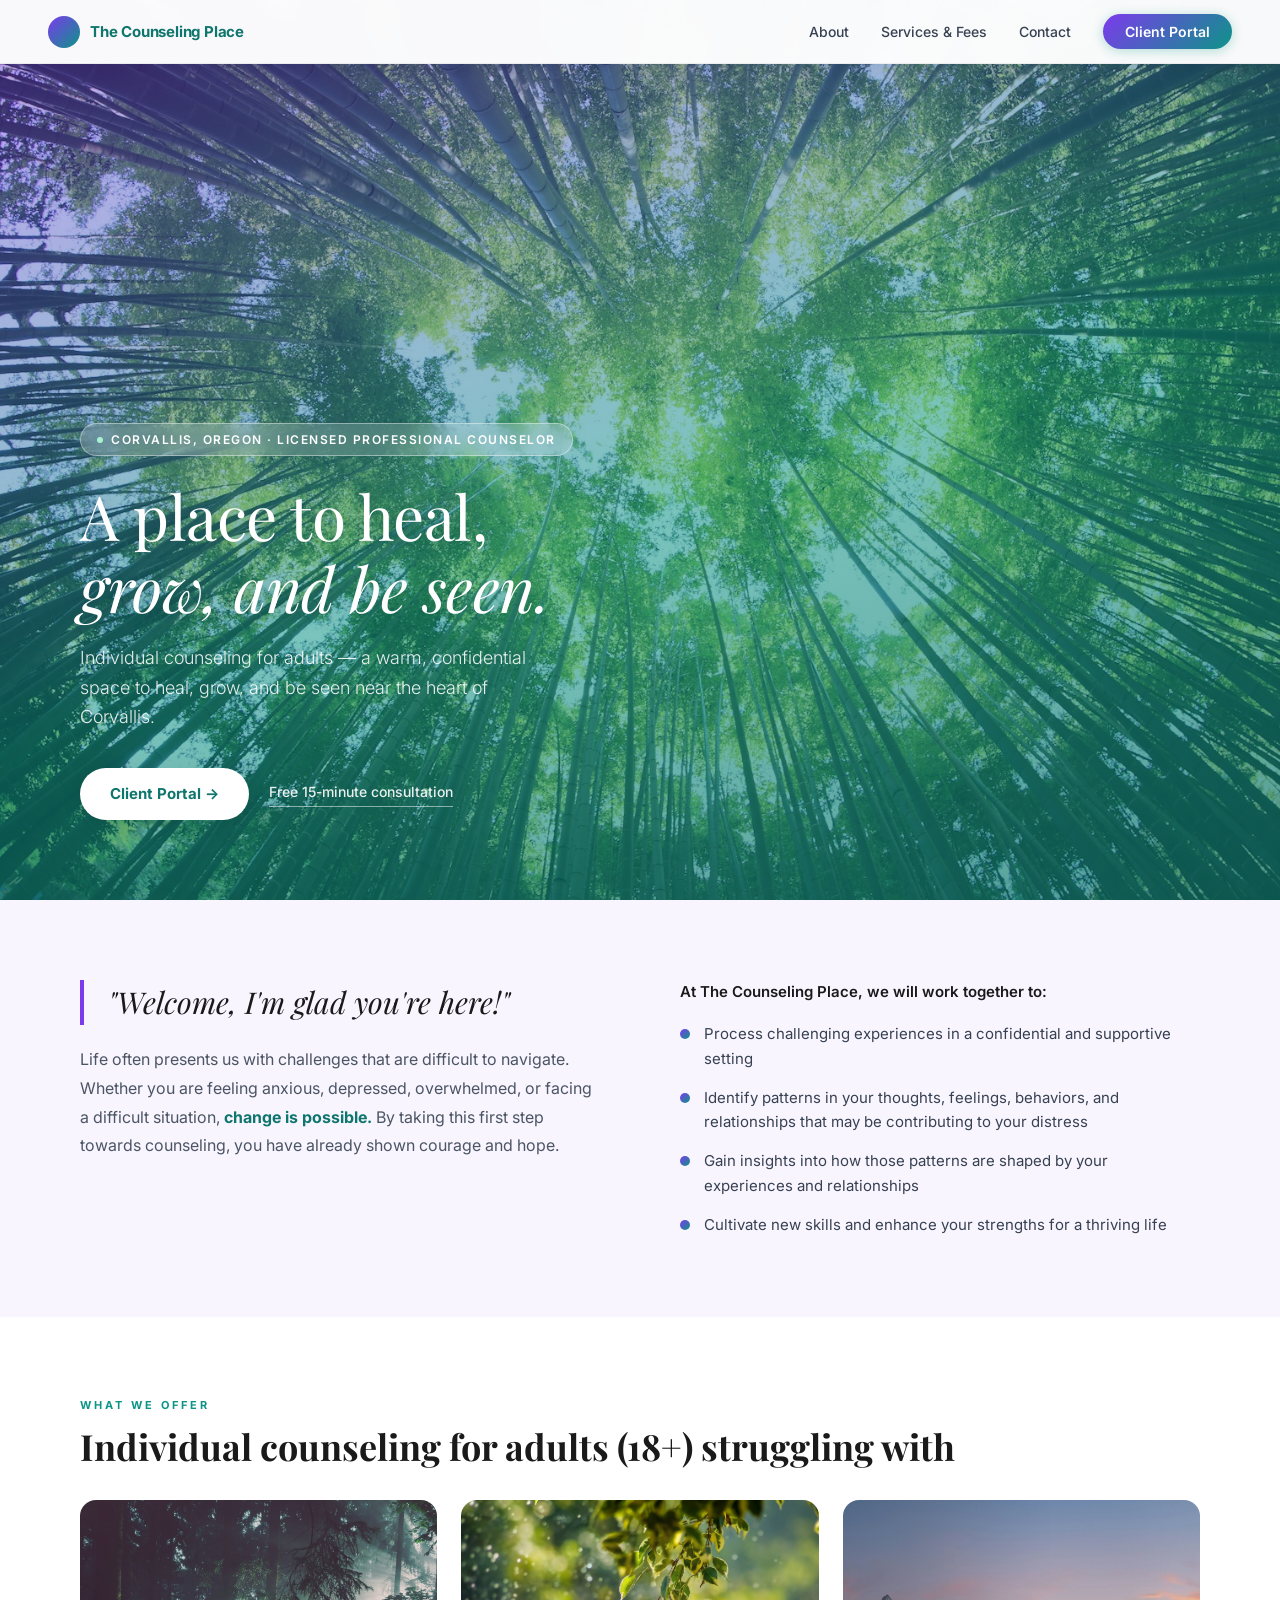
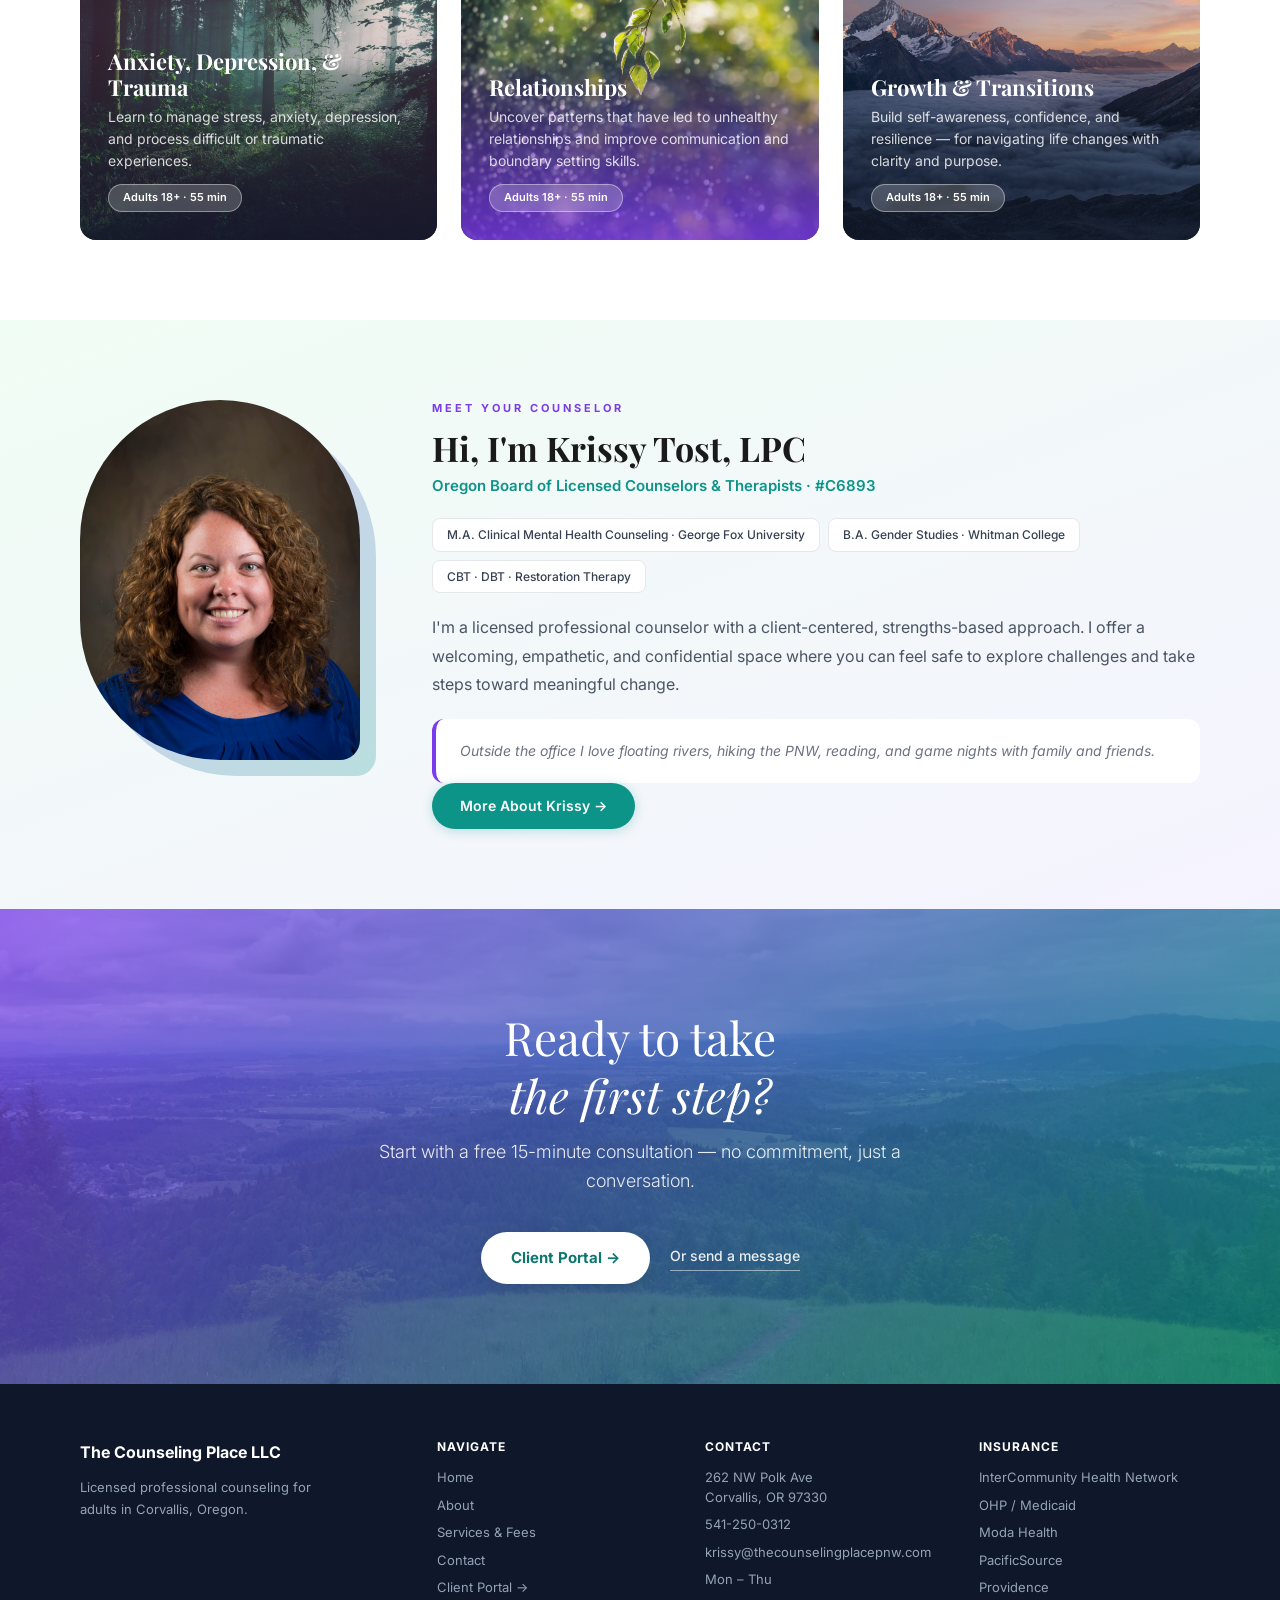
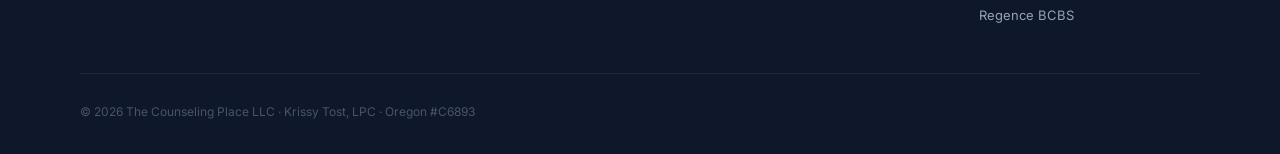
==== commit 7e2ff322: "Update index.html General content updates" ====
--- a/index.html
+++ b/index.html
@@ -41,7 +41,7 @@
   <div class="hero-content">
     <div class="hero-tag">
       <span class="hero-tag-dot"></span>
-      Corvallis, Oregon &middot; LPC
+      Corvallis, Oregon &middot; Licensed Professional Counselor
     </div>
     <h1 class="hero-h1">A place to heal,<br><em>grow, and be seen.</em></h1>
     <p class="hero-sub">Individual counseling for adults — a warm, confidential space to heal, grow, and be seen near the heart of Corvallis.</p>
@@ -55,7 +55,7 @@
 <!-- WELCOME -->
 <section class="welcome">
   <div class="welcome-quote">
-    <blockquote>"Welcome, I am glad you are here!"</blockquote>
+    <blockquote>"Welcome, I'm glad you're here!"</blockquote>
     <p>Life often presents us with challenges that are difficult to navigate. Whether you are feeling anxious, depressed, overwhelmed, or facing a difficult situation, <strong>change is possible.</strong> By taking this first step towards counseling, you have already shown courage and hope.</p>
   </div>
   <div class="welcome-bullets">
@@ -67,11 +67,11 @@
       </li>
       <li>
         <span class="bullet-dot"></span>
-        Identify patterns in your thoughts, feelings, behaviors, and relationships
+        Identify patterns in your thoughts, feelings, behaviors, and relationships that may be contributing to your distress
       </li>
       <li>
         <span class="bullet-dot"></span>
-        Gain insights into how those patterns are shaped by your experiences
+        Gain insights into how those patterns are shaped by your experiences and relationships
       </li>
       <li>
         <span class="bullet-dot"></span>
@@ -84,7 +84,7 @@
 <!-- SERVICES -->
 <section class="services-section">
   <div class="section-label">What We Offer</div>
-  <h2 class="section-title">Individual counseling for adults struggling with</h2>
+  <h2 class="section-title">Individual counseling for adults (18+) struggling with</h2>
   <div class="services-grid">
     <div class="service-card">
       <div class="service-card-bg" style="background-image: url('assets/images/about-banner-forest.jpg')"></div>
@@ -99,9 +99,9 @@
       <div class="service-card-bg" style="background-image: url('assets/images/cta-banner-river.jpg')"></div>
       <div class="service-card-overlay purple"></div>
       <div class="service-card-content">
-        <h3>Relationships &amp; Identity</h3>
-        <p>Uncover patterns that have led to unhealthy relationships and improve communication and boundary setting skills. Explore your identity including gender, sexuality, culture, spirituality &amp; more.</p>
-        <span class="service-card-tag">Adults 18+</span>
+        <h3>Relationships</h3>
+        <p>Uncover patterns that have led to unhealthy relationships and improve communication and boundary setting skills.</p>
+        <span class="service-card-tag">Adults 18+ &middot; 55 min</span>
       </div>
     </div>
     <div class="service-card">
@@ -110,7 +110,7 @@
       <div class="service-card-content">
         <h3>Growth &amp; Transitions</h3>
         <p>Build self-awareness, confidence, and resilience — for navigating life changes with clarity and purpose.</p>
-        <span class="service-card-tag">Adults 18+</span>
+        <span class="service-card-tag">Adults 18+ &middot; 55 min</span>
       </div>
     </div>
   </div>
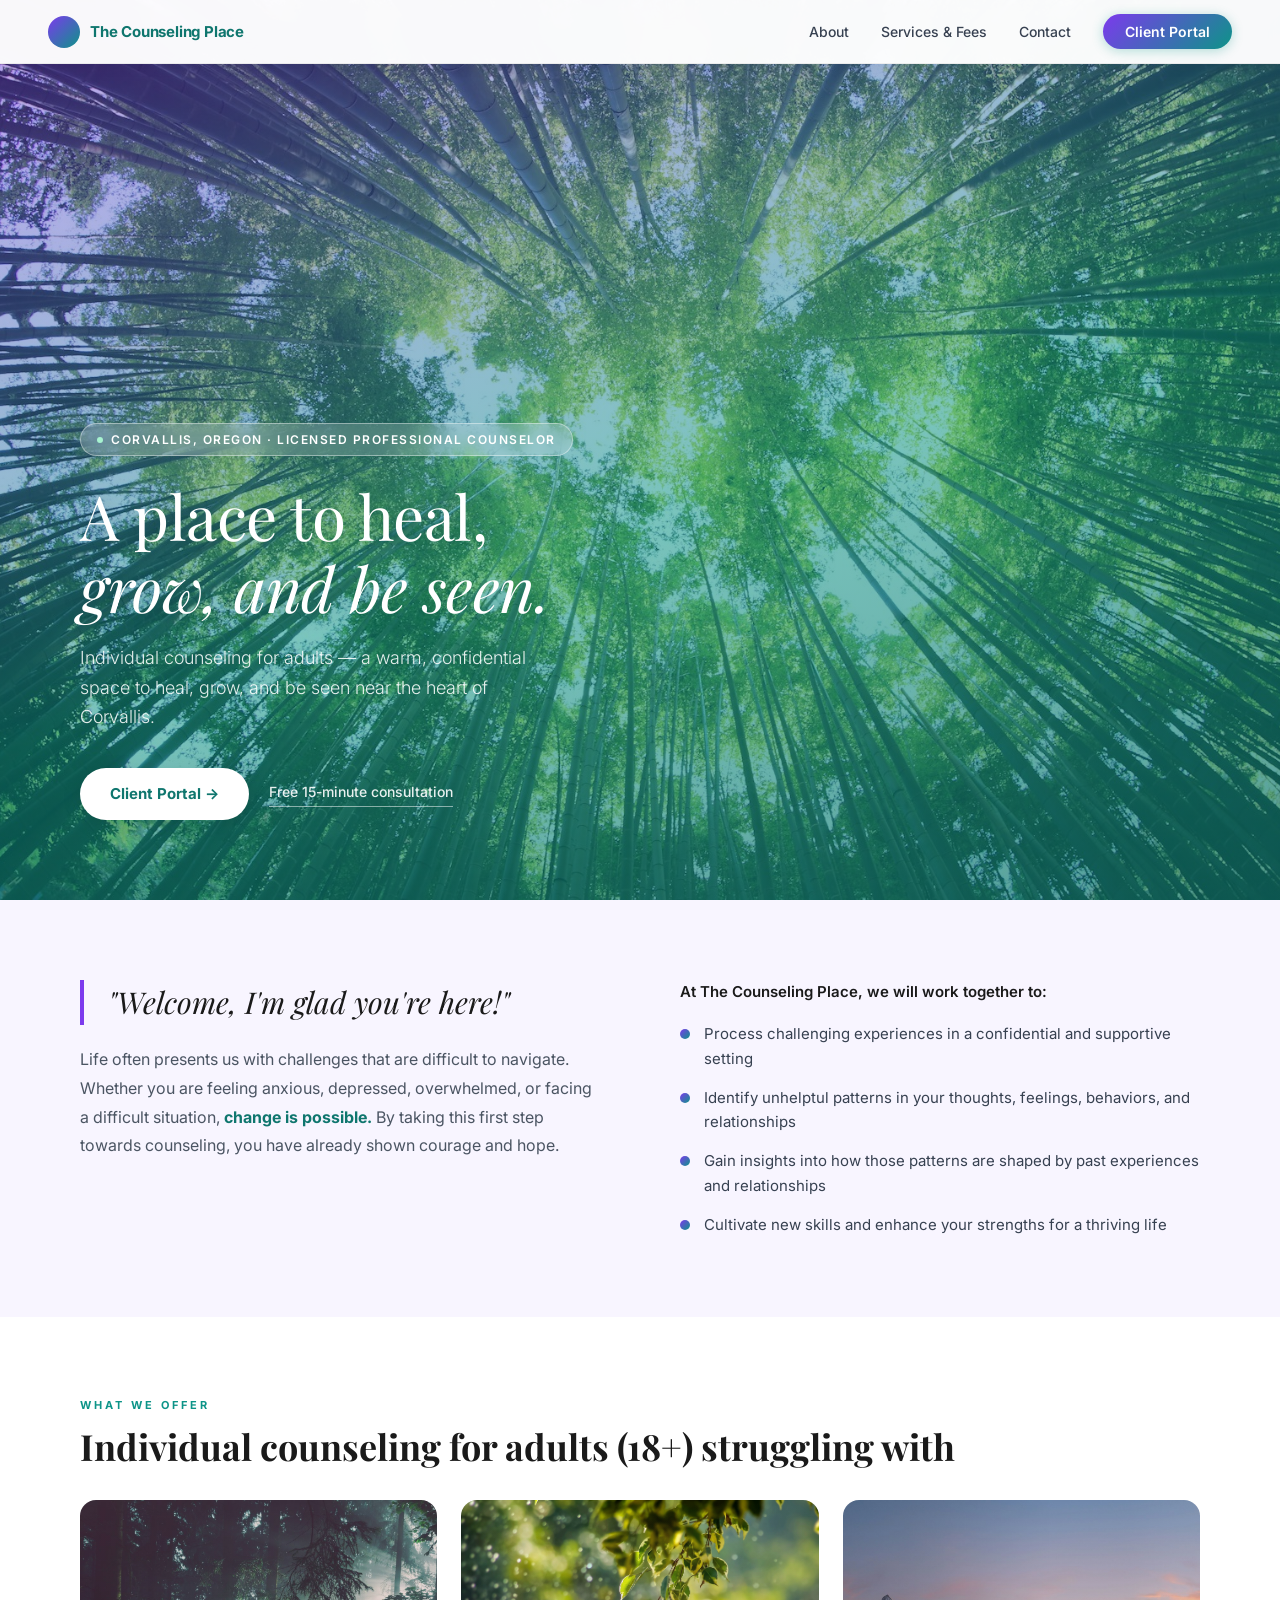
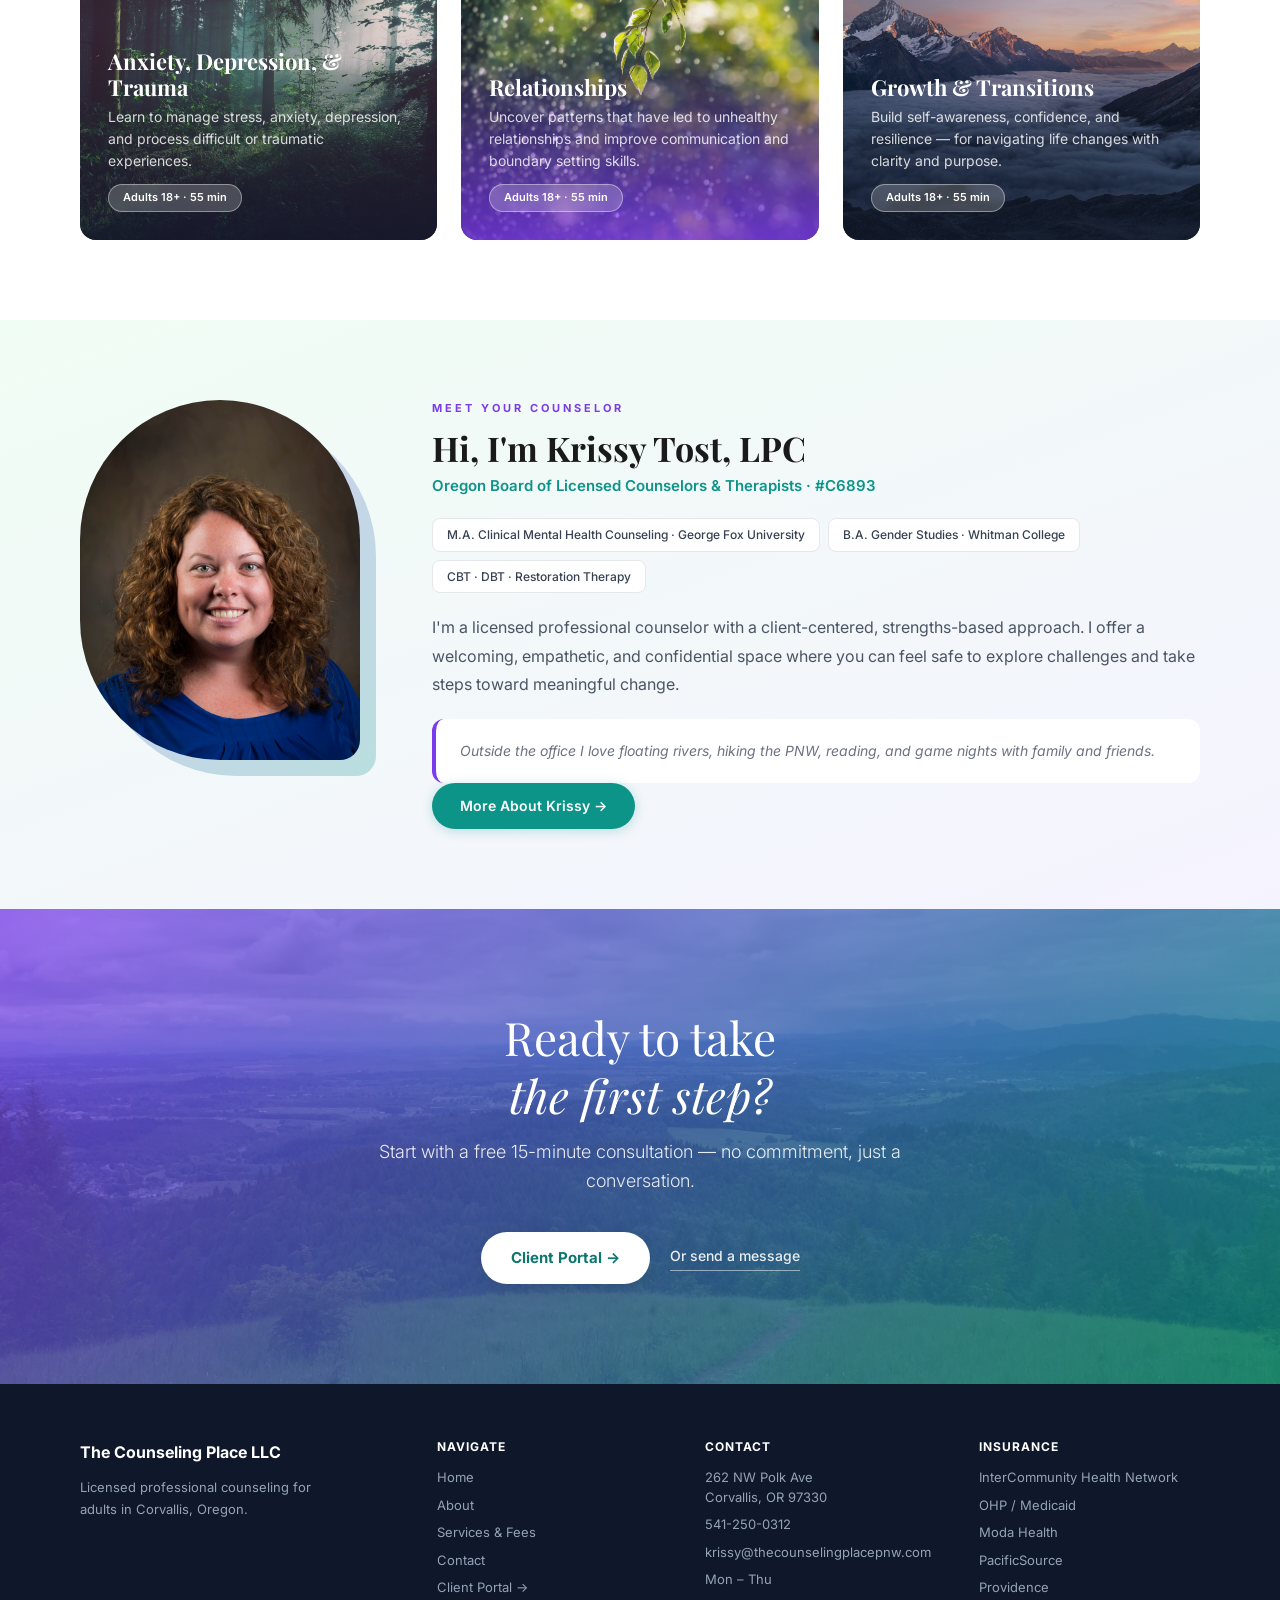
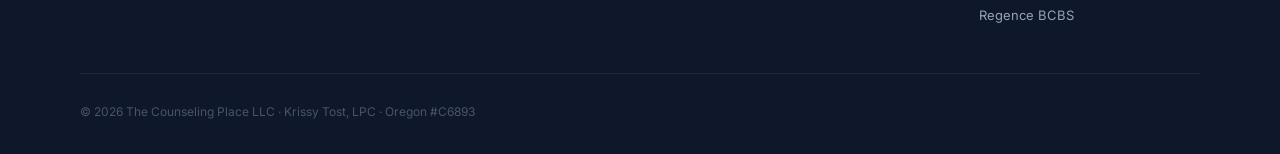
==== commit a276a7d2: "Update index.html At The Counseling Place, we will work together to:" ====
--- a/index.html
+++ b/index.html
@@ -67,11 +67,11 @@
       </li>
       <li>
         <span class="bullet-dot"></span>
-        Identify patterns in your thoughts, feelings, behaviors, and relationships that may be contributing to your distress
+        Identify unhelptul patterns in your thoughts, feelings, behaviors, and relationships
       </li>
       <li>
         <span class="bullet-dot"></span>
-        Gain insights into how those patterns are shaped by your experiences and relationships
+        Gain insights into how those patterns are shaped by past experiences and relationships
       </li>
       <li>
         <span class="bullet-dot"></span>
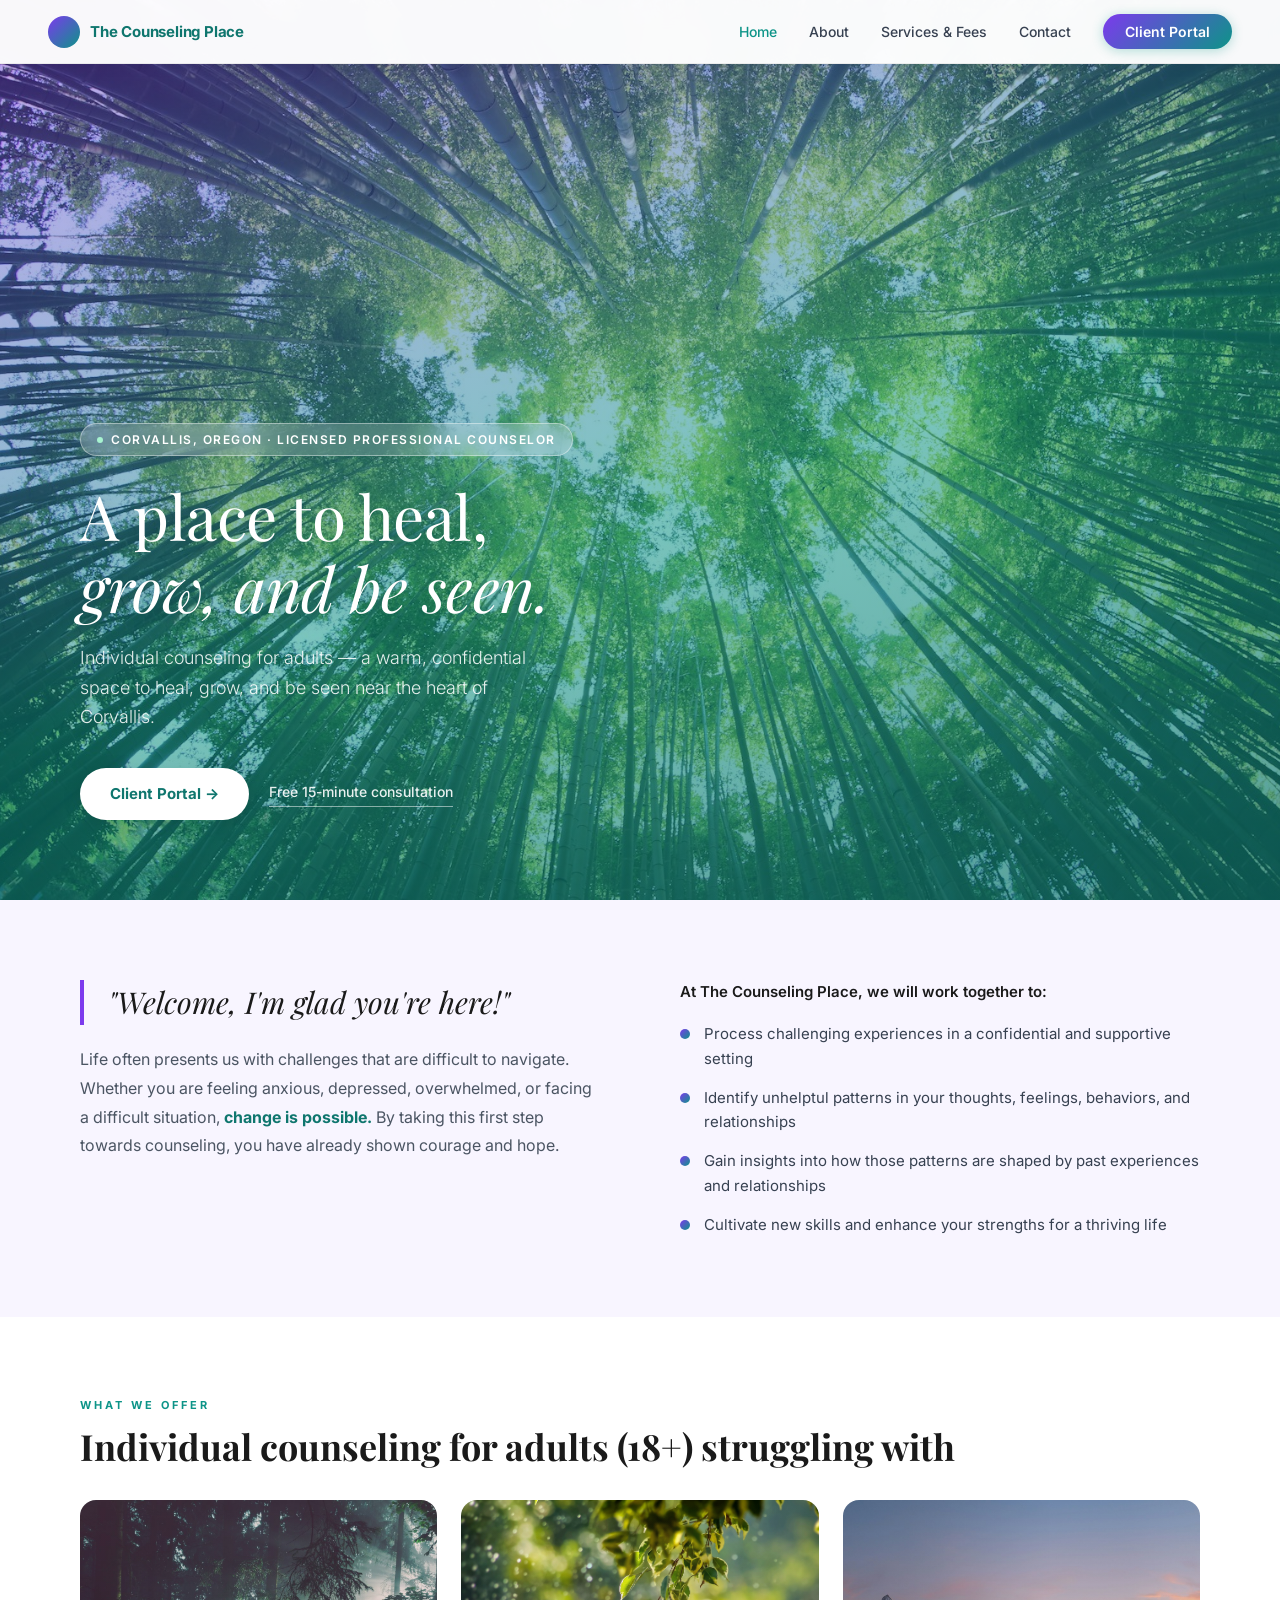
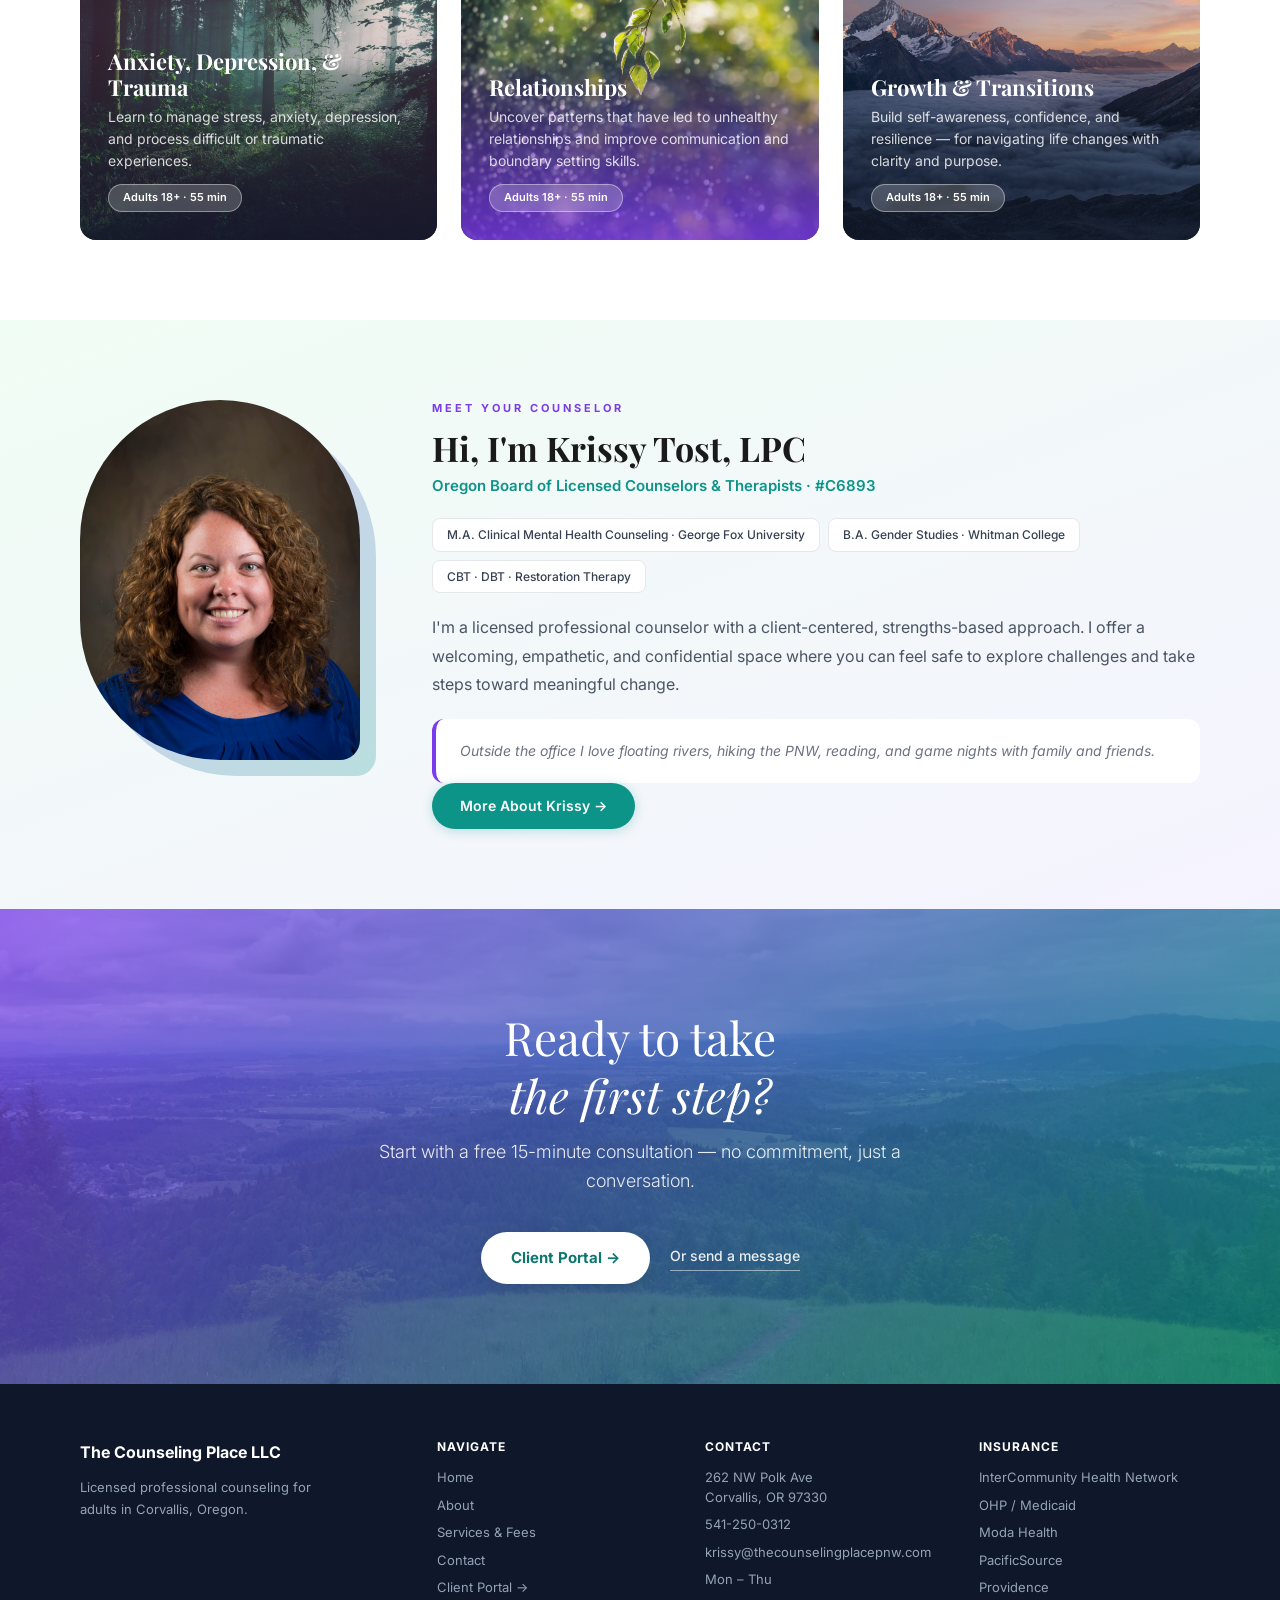
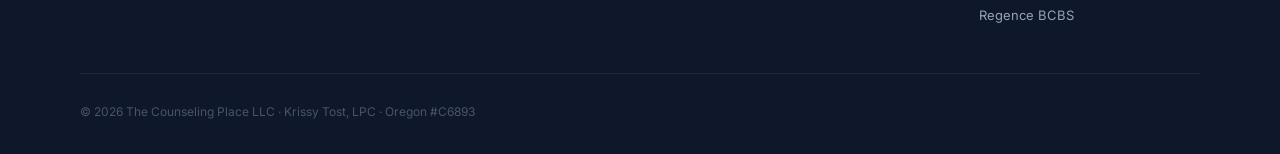
==== commit 2e419a4a: "feat: add Home link to nav on all pages" ====
--- a/index.html
+++ b/index.html
@@ -22,6 +22,7 @@
     <span></span><span></span><span></span>
   </button>
   <ul class="nav-links">
+    <li><a href="index.html">Home</a></li>
     <li><a href="about.html">About</a></li>
     <li><a href="services.html">Services &amp; Fees</a></li>
     <li><a href="contact.html">Contact</a></li>
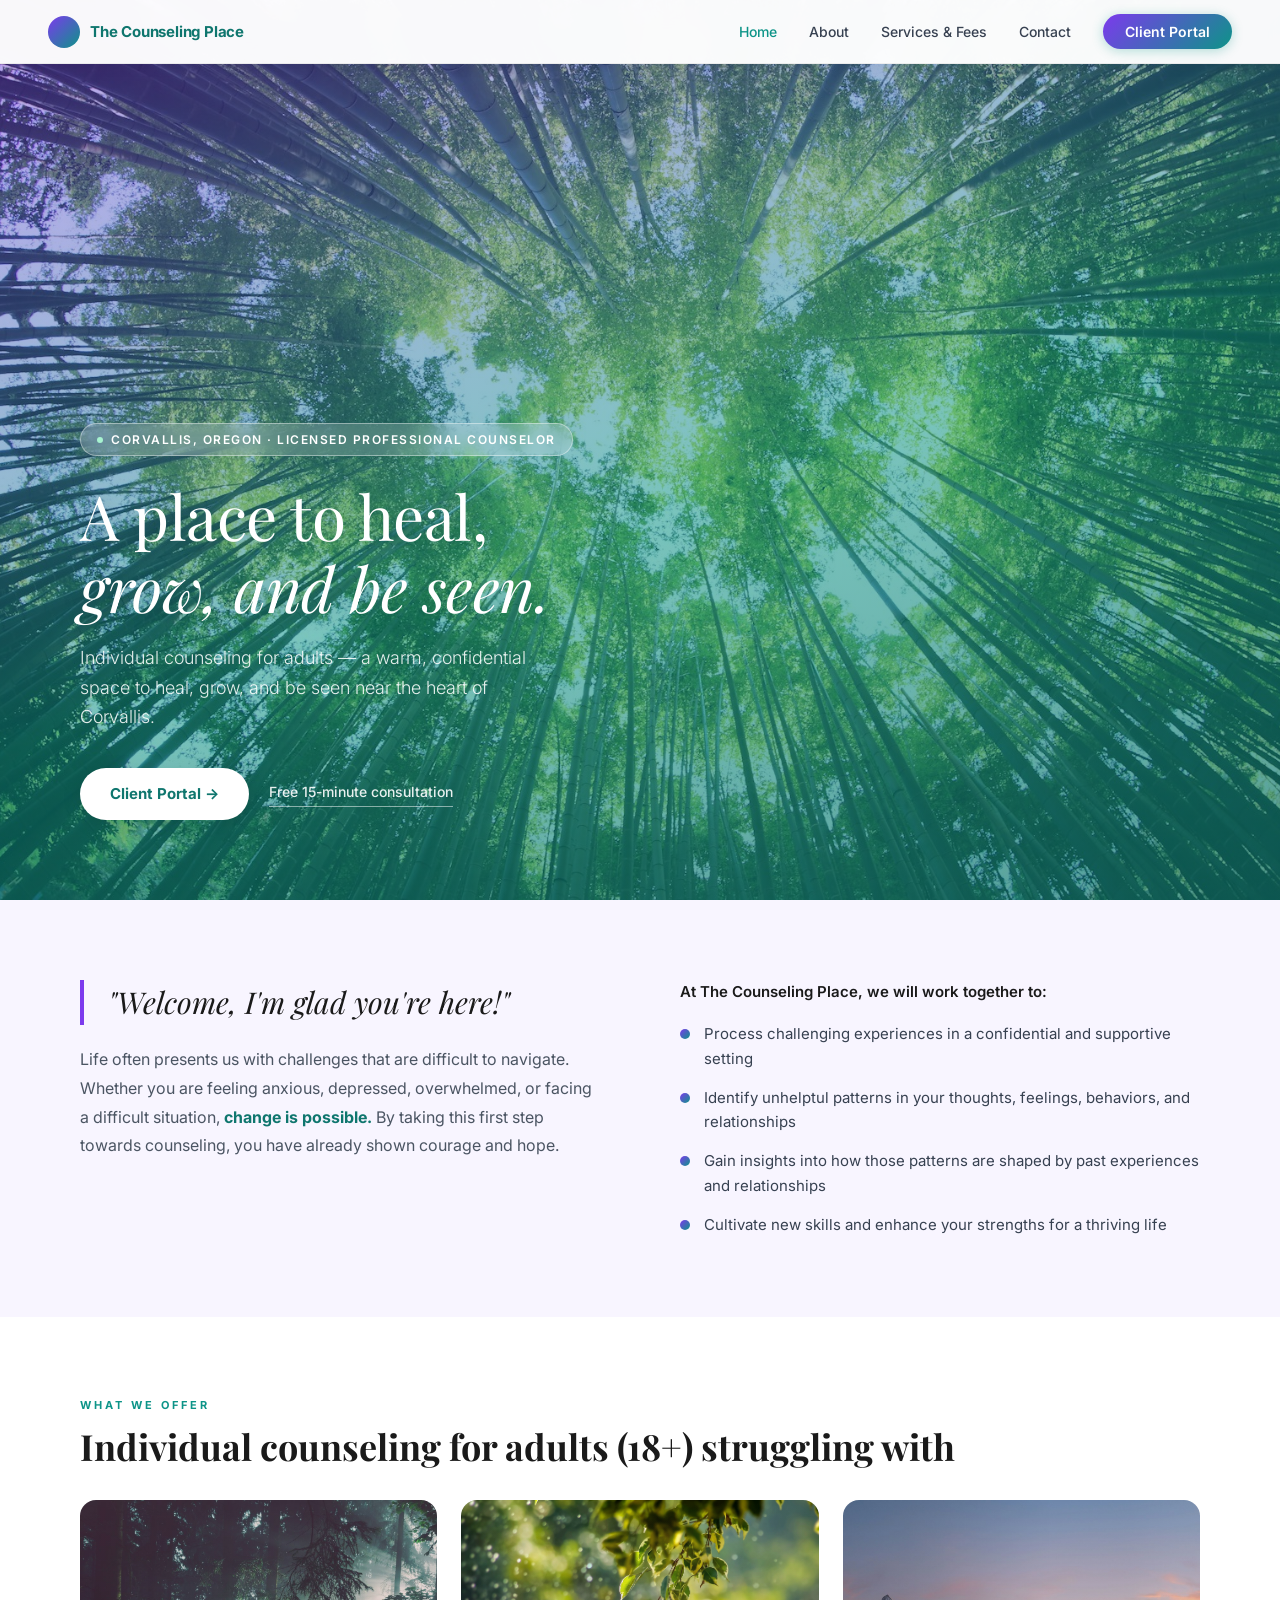
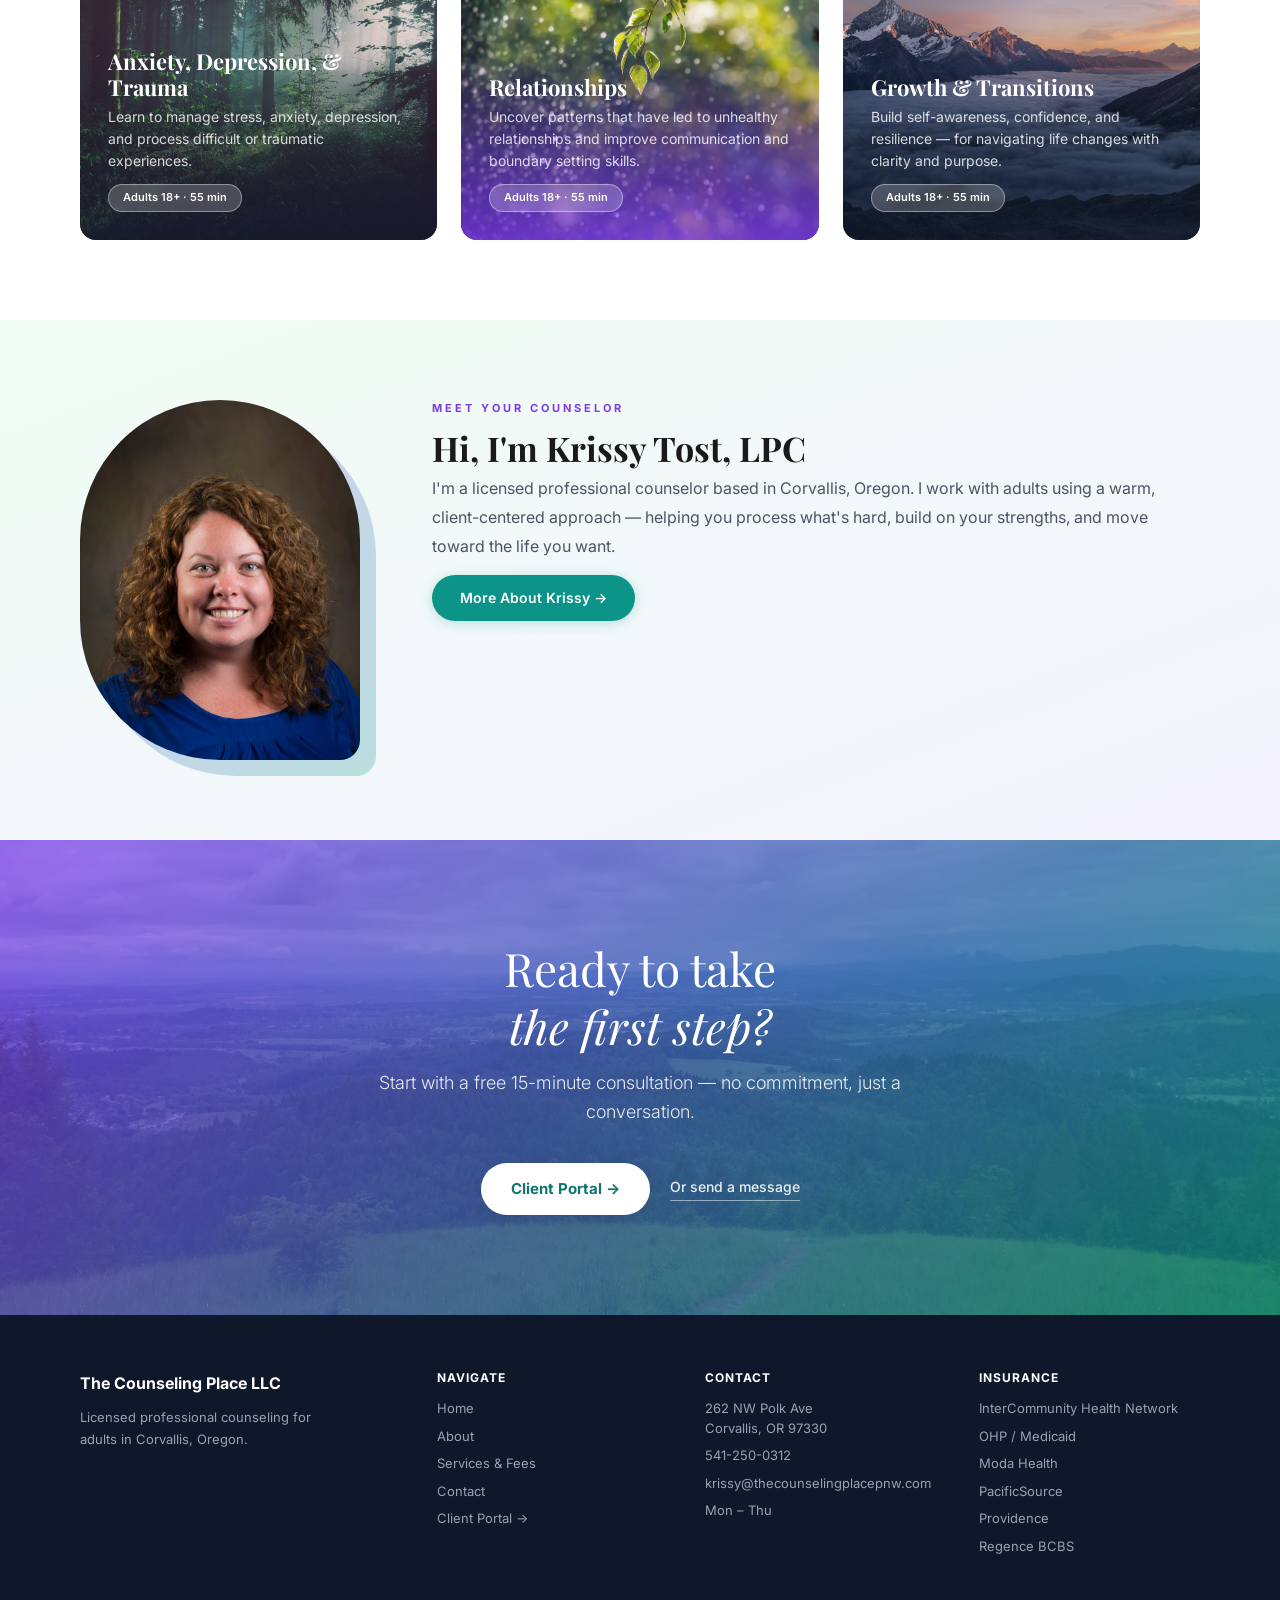
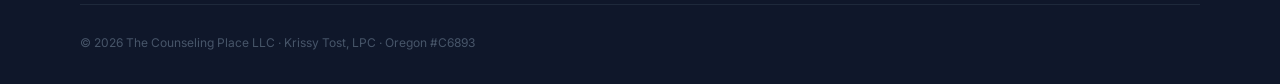
==== commit 1e6b67b4: "refactor: simplify about snippet on index to a brief teaser" ====
--- a/index.html
+++ b/index.html
@@ -127,16 +127,7 @@
   <div class="about-snippet-text">
     <div class="section-label purple">Meet Your Counselor</div>
     <h2>Hi, I'm Krissy Tost, LPC</h2>
-    <div class="about-title">Oregon Board of Licensed Counselors &amp; Therapists &middot; #C6893</div>
-    <div class="cred-chips">
-      <span class="cred-chip">M.A. Clinical Mental Health Counseling &middot; George Fox University</span>
-      <span class="cred-chip">B.A. Gender Studies &middot; Whitman College</span>
-      <span class="cred-chip">CBT &middot; DBT &middot; Restoration Therapy</span>
-    </div>
-    <p>I'm a licensed professional counselor with a client-centered, strengths-based approach. I offer a welcoming, empathetic, and confidential space where you can feel safe to explore challenges and take steps toward meaningful change.</p>
-    <div class="about-hobbies">
-      <p>Outside the office I love floating rivers, hiking the PNW, reading, and game nights with family and friends.</p>
-    </div>
+    <p>I'm a licensed professional counselor based in Corvallis, Oregon. I work with adults using a warm, client-centered approach — helping you process what's hard, build on your strengths, and move toward the life you want.</p>
     <a href="about.html" class="btn-teal">More About Krissy &rarr;</a>
   </div>
 </section>
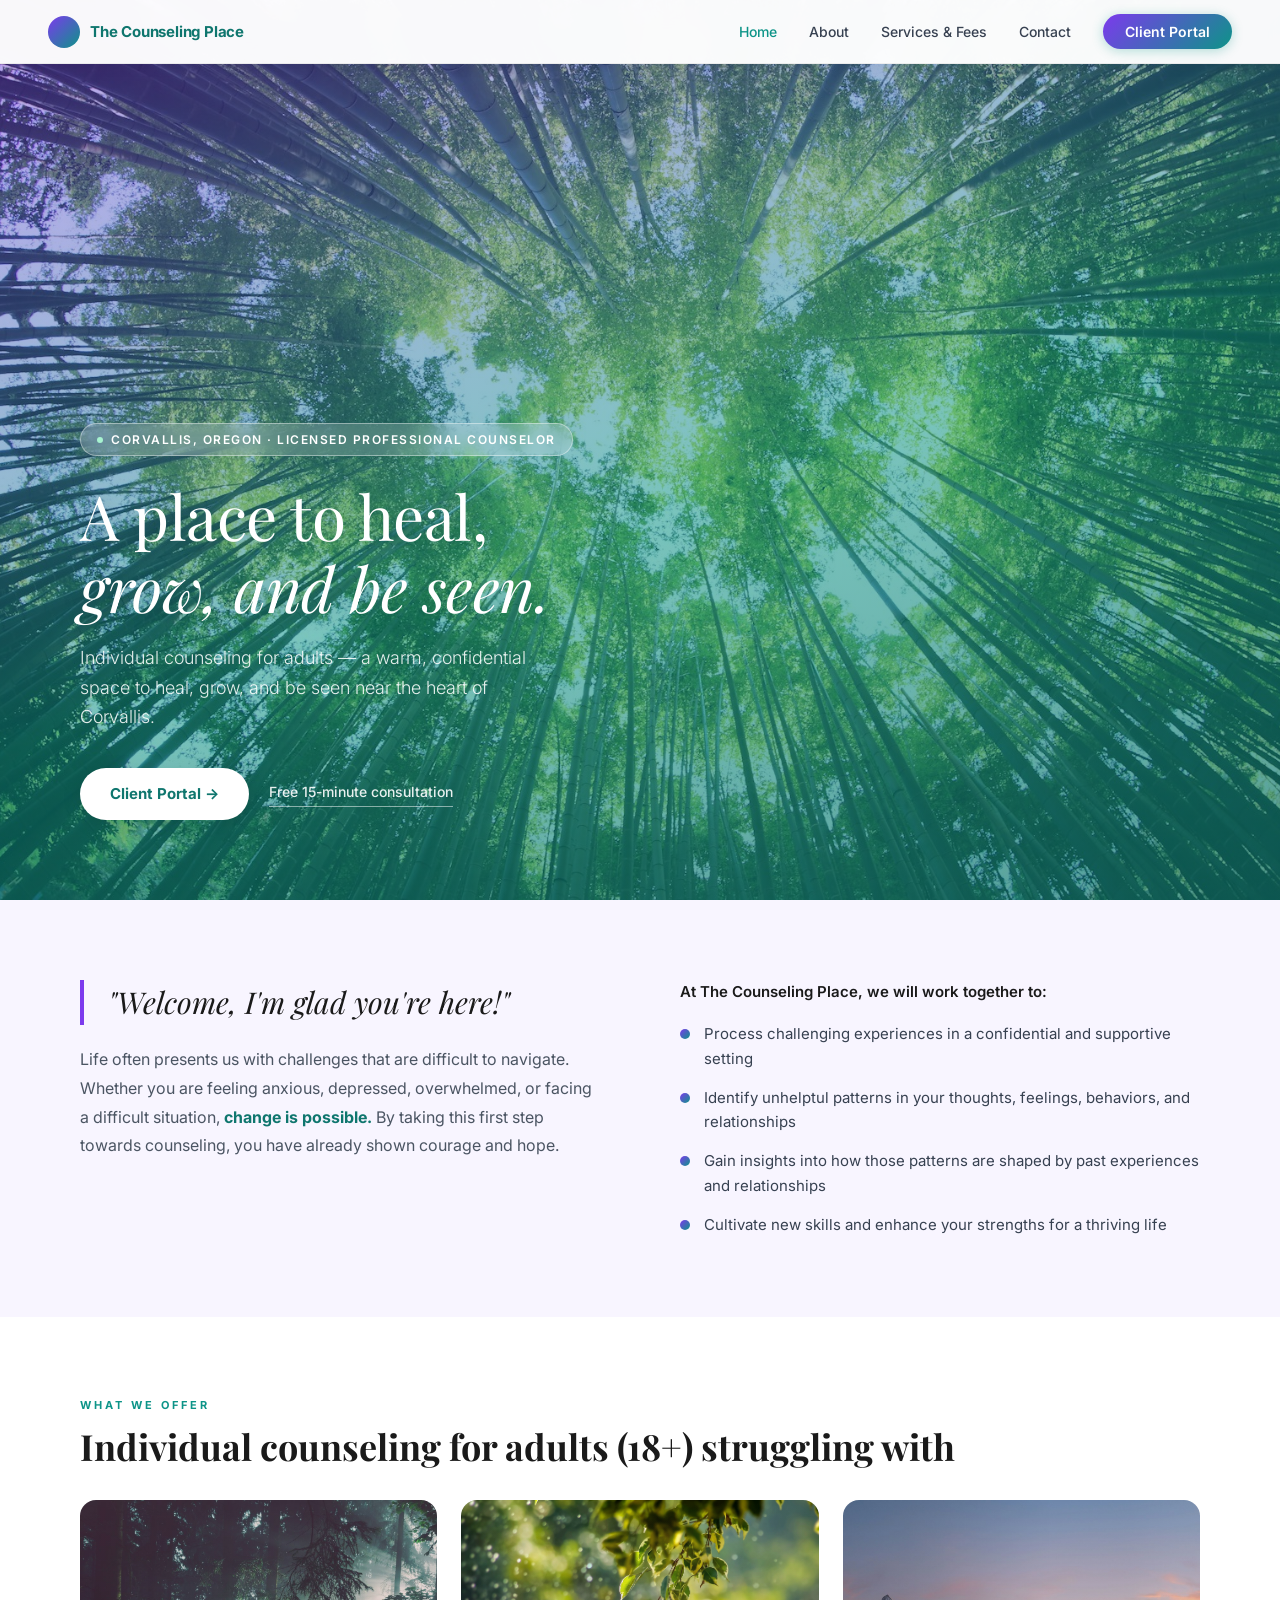
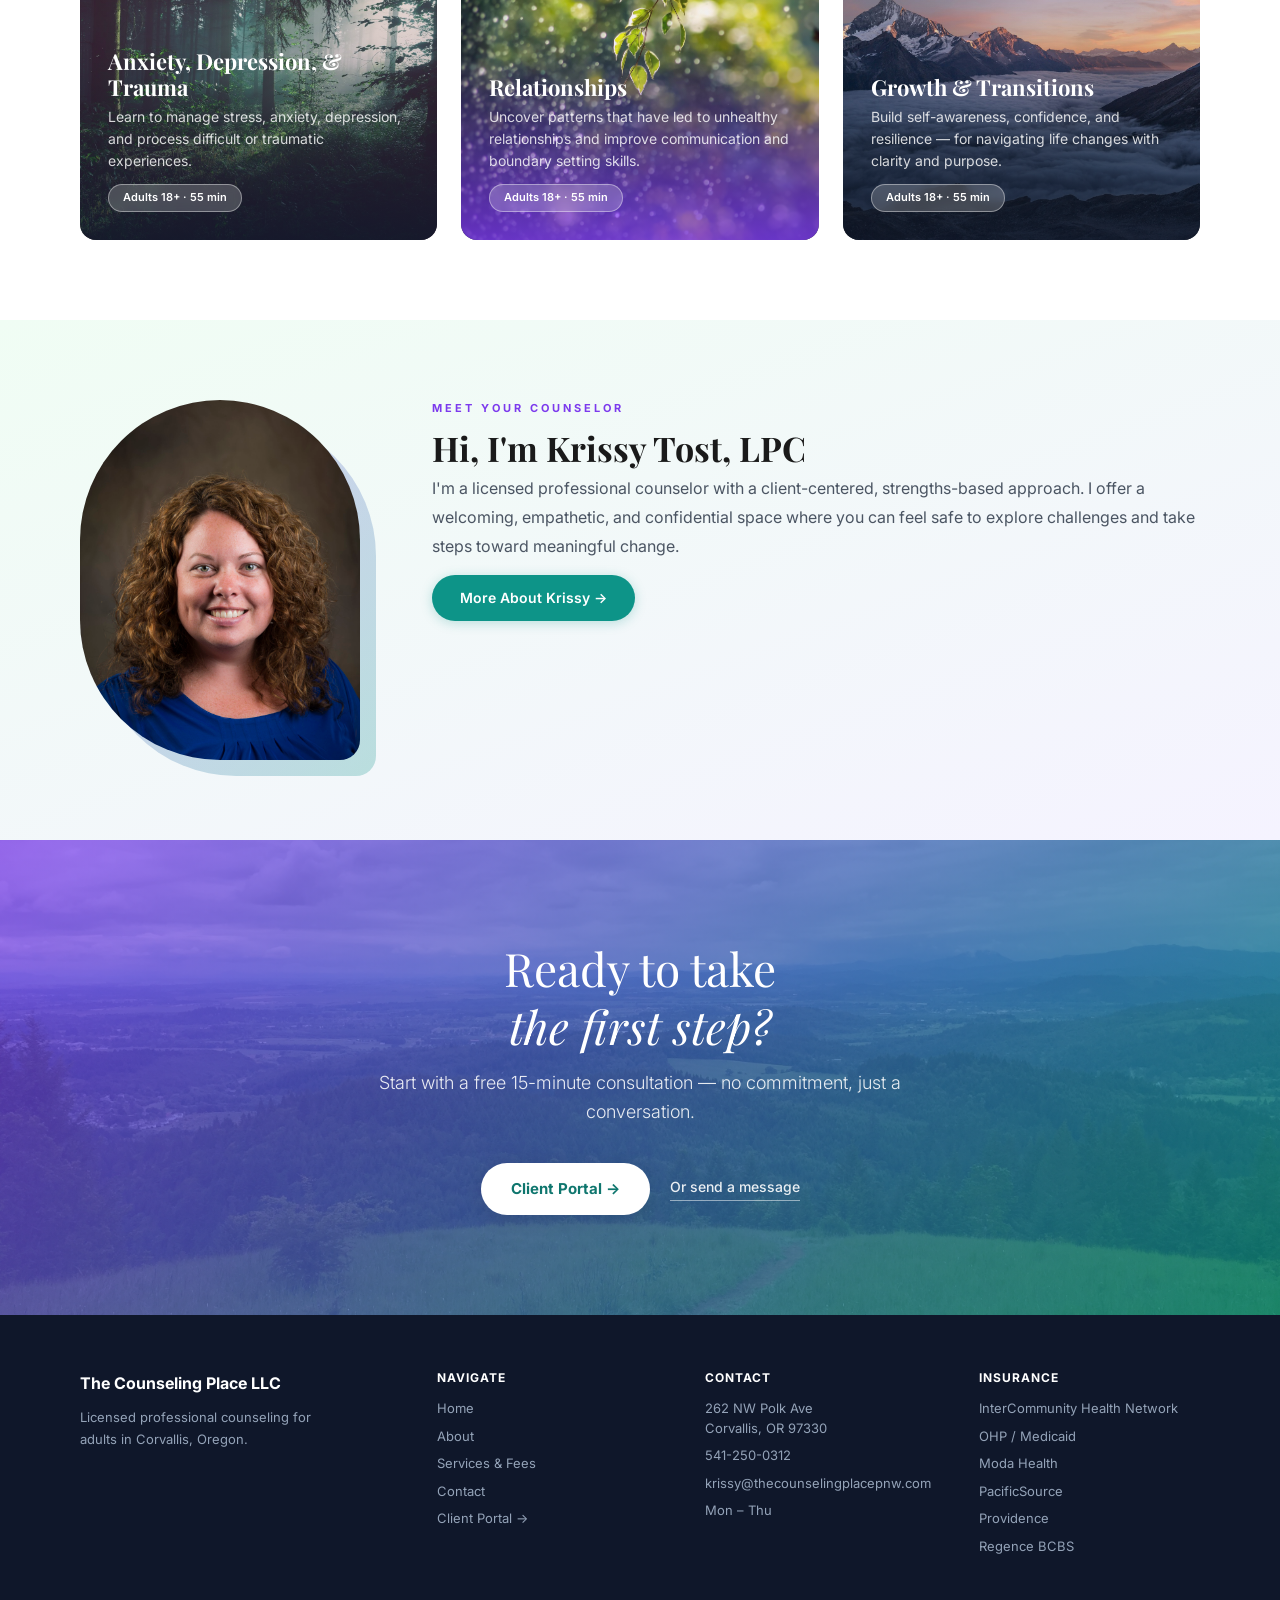
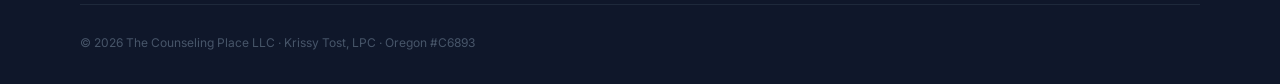
==== commit a4f7fff7: "make text match what krissy had for index." ====
--- a/index.html
+++ b/index.html
@@ -127,7 +127,7 @@
   <div class="about-snippet-text">
     <div class="section-label purple">Meet Your Counselor</div>
     <h2>Hi, I'm Krissy Tost, LPC</h2>
-    <p>I'm a licensed professional counselor based in Corvallis, Oregon. I work with adults using a warm, client-centered approach — helping you process what's hard, build on your strengths, and move toward the life you want.</p>
+    <p>I'm a licensed professional counselor with a client-centered, strengths-based approach. I offer a welcoming, empathetic, and confidential space where you can feel safe to explore challenges and take steps toward meaningful change.</p>
     <a href="about.html" class="btn-teal">More About Krissy &rarr;</a>
   </div>
 </section>
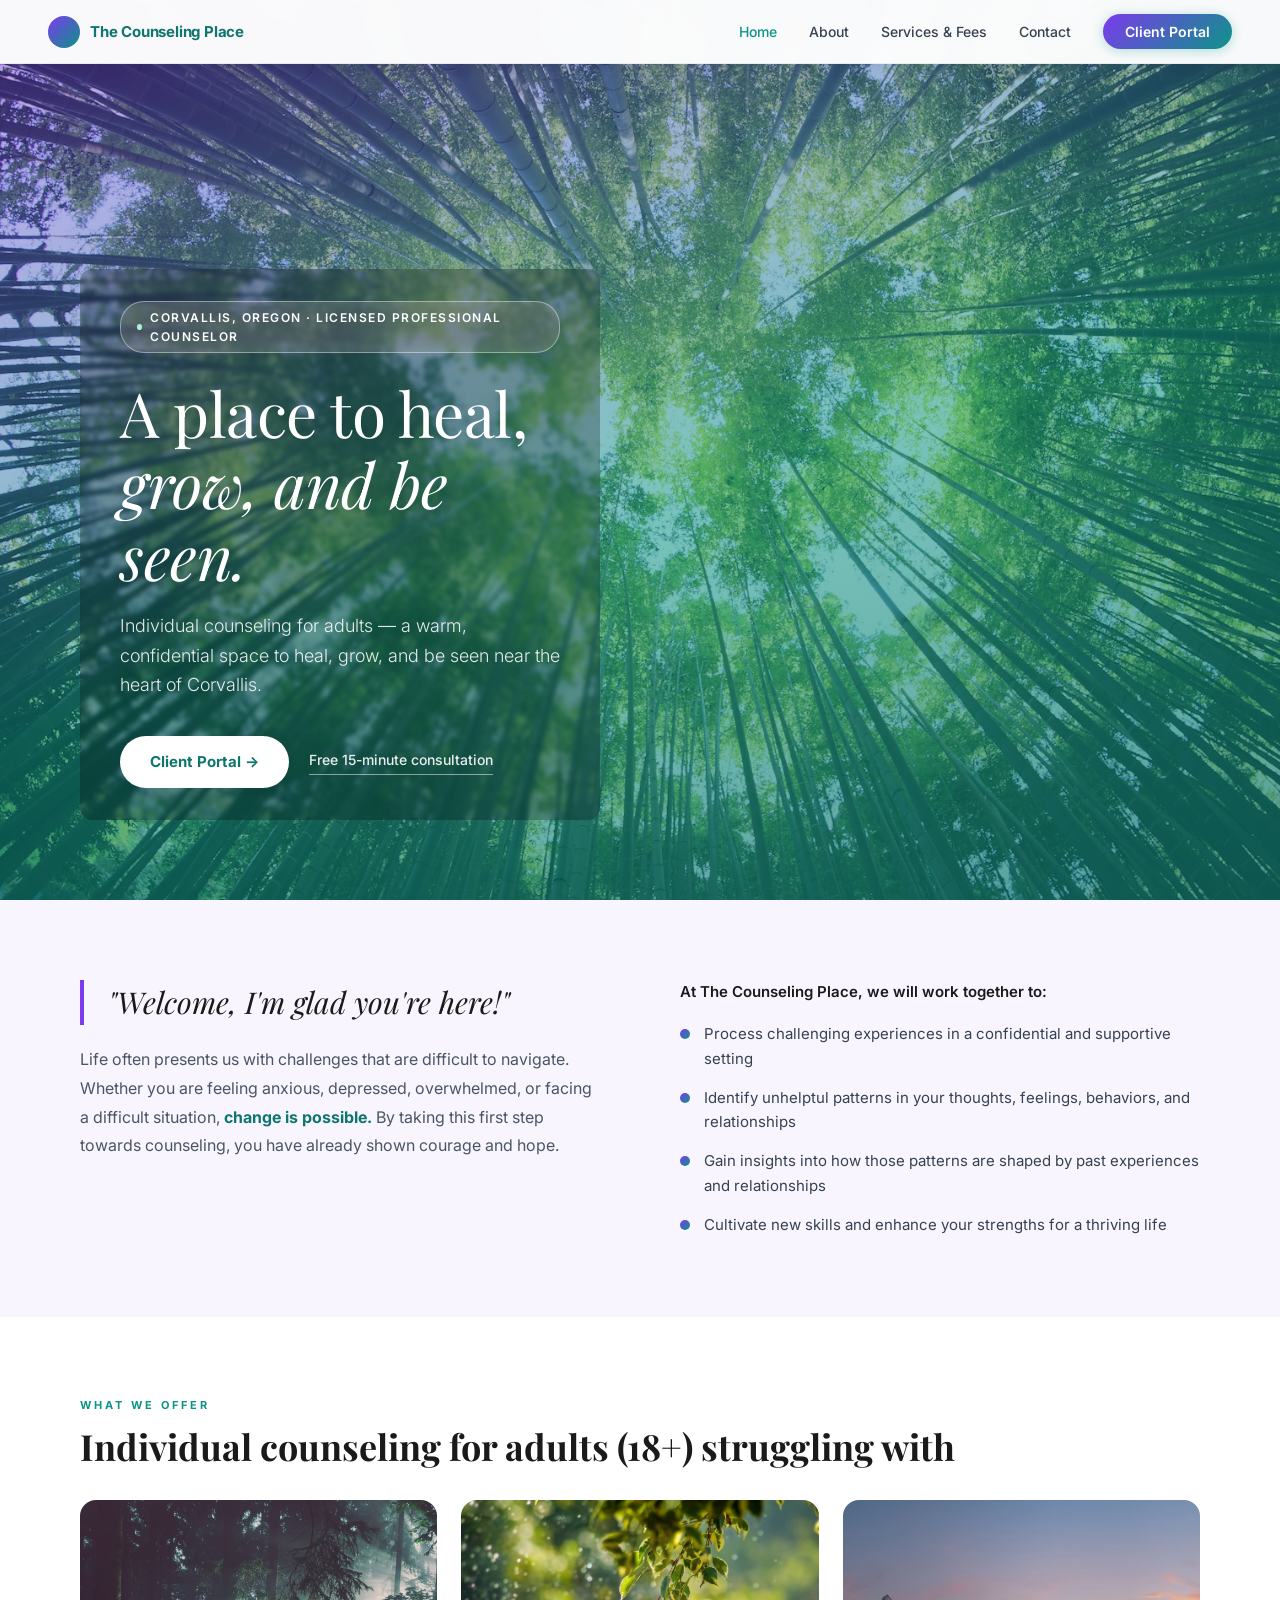
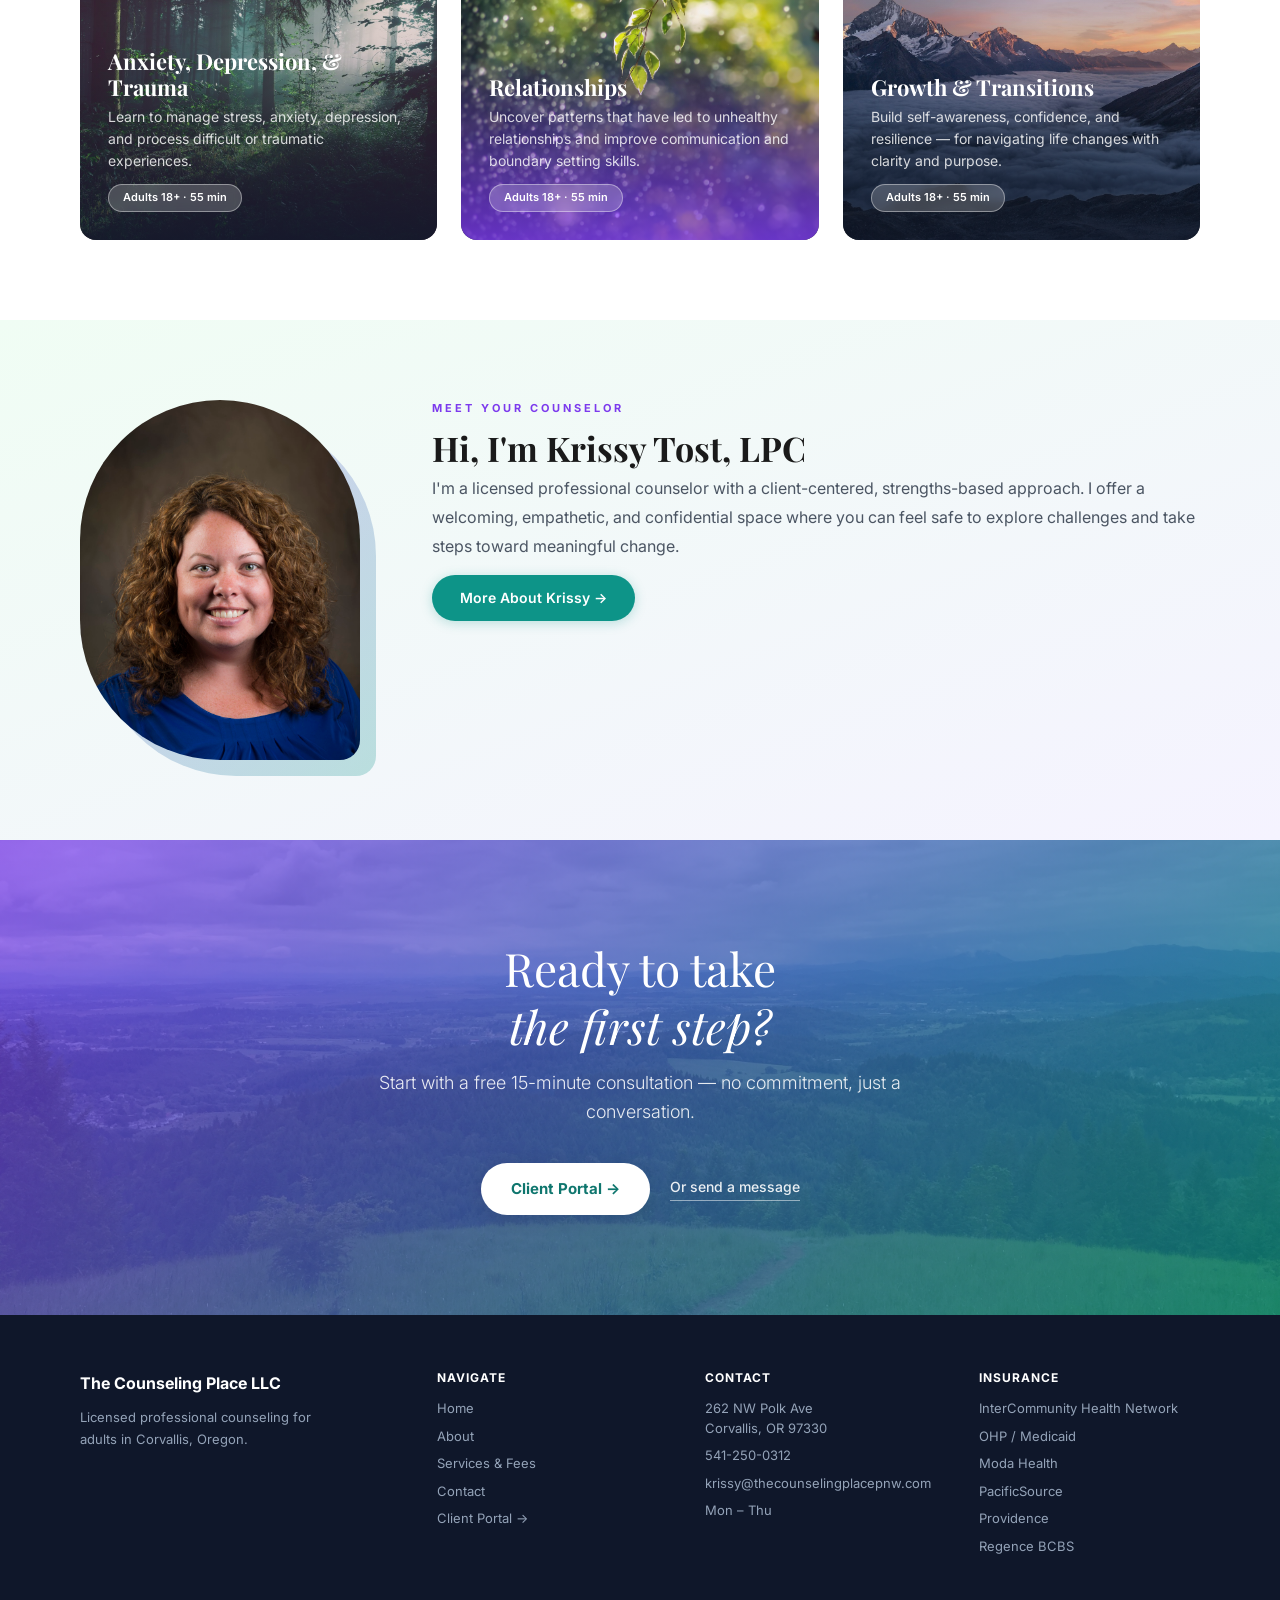
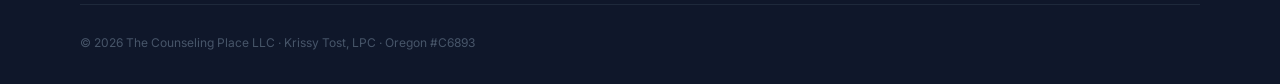
==== commit 45a7f16b: "feat: add frosted dark box behind hero and page-banner text for contrast" ====
--- a/index.html
+++ b/index.html
@@ -40,15 +40,17 @@
   <div class="hero-bg"></div>
   <div class="hero-overlay"></div>
   <div class="hero-content">
-    <div class="hero-tag">
-      <span class="hero-tag-dot"></span>
-      Corvallis, Oregon &middot; Licensed Professional Counselor
-    </div>
-    <h1 class="hero-h1">A place to heal,<br><em>grow, and be seen.</em></h1>
-    <p class="hero-sub">Individual counseling for adults — a warm, confidential space to heal, grow, and be seen near the heart of Corvallis.</p>
-    <div class="hero-ctas">
-      <a href="https://thecounselingplacepnw.clientsecure.me" class="btn-primary" target="_blank" rel="noopener">Client Portal &rarr;</a>
-      <a href="contact.html" class="btn-ghost free-consult-cta">Free 15-minute consultation</a>
+    <div class="hero-content-inner">
+      <div class="hero-tag">
+        <span class="hero-tag-dot"></span>
+        Corvallis, Oregon &middot; Licensed Professional Counselor
+      </div>
+      <h1 class="hero-h1">A place to heal,<br><em>grow, and be seen.</em></h1>
+      <p class="hero-sub">Individual counseling for adults — a warm, confidential space to heal, grow, and be seen near the heart of Corvallis.</p>
+      <div class="hero-ctas">
+        <a href="https://thecounselingplacepnw.clientsecure.me" class="btn-primary" target="_blank" rel="noopener">Client Portal &rarr;</a>
+        <a href="contact.html" class="btn-ghost free-consult-cta">Free 15-minute consultation</a>
+      </div>
     </div>
   </div>
 </section>
--- a/assets/css/style.css
+++ b/assets/css/style.css
@@ -308,6 +308,11 @@
   position: relative;
   z-index: 2;
   max-width: 640px;
+  background: rgba(0,0,0,0.25);
+  backdrop-filter: blur(2px);
+  -webkit-backdrop-filter: blur(2px);
+  border-radius: 12px;
+  padding: 28px 36px;
 }
 .page-banner .eyebrow {
   font-family: 'Inter', sans-serif;
@@ -447,6 +452,14 @@
   padding: 0 80px 80px;
   max-width: 680px;
 }
+.hero-content-inner {
+  background: rgba(0,0,0,0.25);
+  backdrop-filter: blur(2px);
+  -webkit-backdrop-filter: blur(2px);
+  border-radius: 12px;
+  padding: 32px 40px;
+  display: inline-block;
+}
 .hero-tag {
   display: inline-flex;
   align-items: center;
